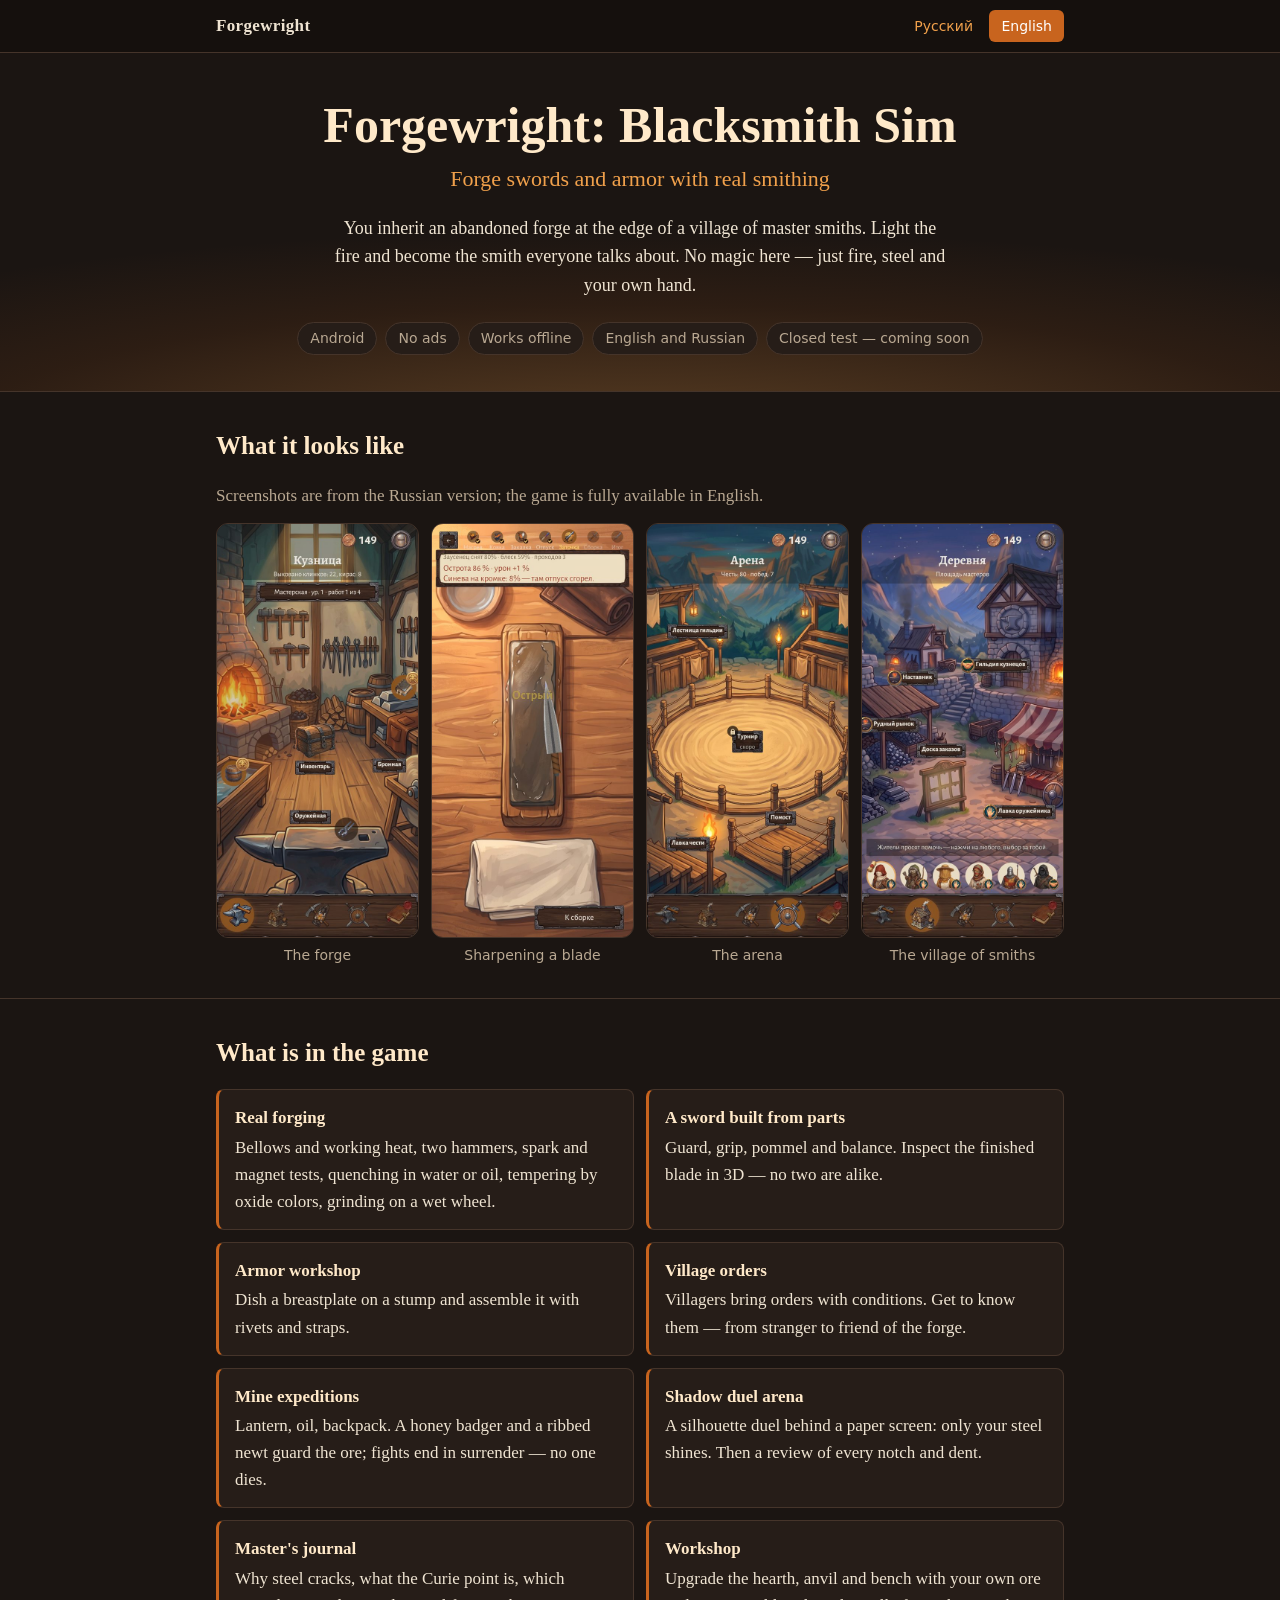
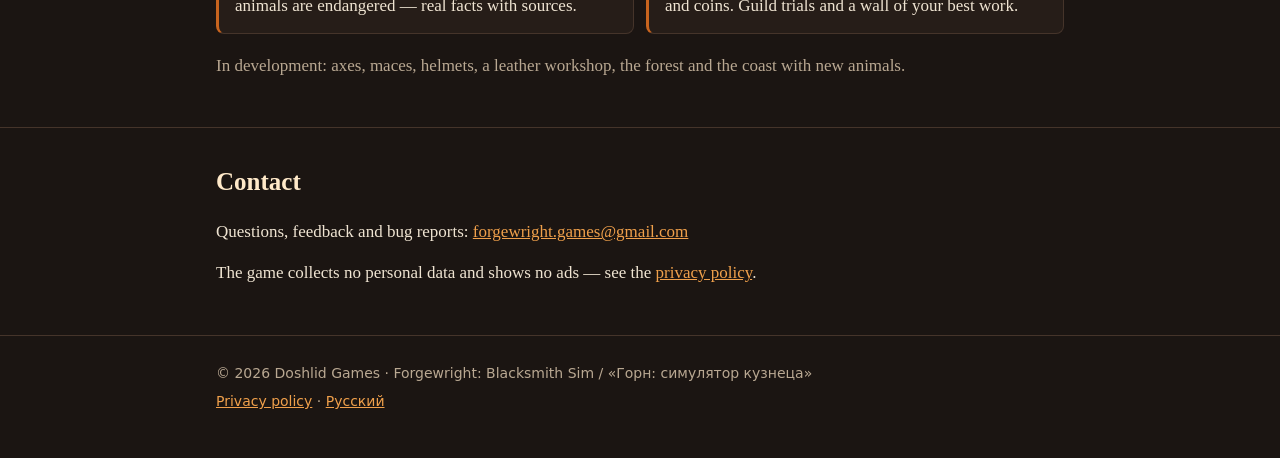
==== en/index.html @ cf4591f7 "Сайт игры «Горн: симулятор кузнеца»: об игре и политика конфиденциальности (ru, en)" ====
<!doctype html>
<html lang="en">
<head>
<meta charset="utf-8">
<meta name="viewport" content="width=device-width, initial-scale=1">
<title>Forgewright: Blacksmith Sim</title>
<meta name="description" content="Forge swords and armor with real smithing: quench, temper, sharpen, mine, duel.">
<link rel="alternate" hreflang="ru" href="../">
<link rel="stylesheet" href="../style.css">
</head>
<body>

<header class="top">
  <div class="wrap">
    <a class="brand" href="./">Forgewright</a>
    <nav class="lang" aria-label="Language"><a href="../" lang="ru">Русский</a> <span>English</span></nav>
  </div>
</header>

<main>
  <div class="hero">
    <div class="wrap">
      <h1>Forgewright: Blacksmith Sim</h1>
      <p class="sub">Forge swords and armor with real smithing</p>
      <p class="lead">You inherit an abandoned forge at the edge of a village of master smiths. Light the fire and become
        the smith everyone talks about. No magic here — just fire, steel and your own hand.</p>
      <ul class="badges">
        <li>Android</li>
        <li>No ads</li>
        <li>Works offline</li>
        <li>English and Russian</li>
        <li>Closed test — coming soon</li>
      </ul>
    </div>
  </div>

  <section>
    <div class="wrap">
      <h2>What it looks like</h2>
      <p class="muted">Screenshots are from the Russian version; the game is fully available in English.</p>
      <div class="shots">
        <figure><img src="../img/forge.jpg" width="540" height="1110" alt="The forge: hearth, anvil and a chest of finished work"><figcaption>The forge</figcaption></figure>
        <figure><img src="../img/sharpen.jpg" width="540" height="1110" loading="lazy" alt="Honing a blade on a stone"><figcaption>Sharpening a blade</figcaption></figure>
        <figure><img src="../img/arena.jpg" width="540" height="1110" loading="lazy" alt="The arena in the evening: the stage and the guild ladder"><figcaption>The arena</figcaption></figure>
        <figure><img src="../img/village.jpg" width="540" height="1110" loading="lazy" alt="The village square in the evening"><figcaption>The village of smiths</figcaption></figure>
      </div>
    </div>
  </section>

  <section>
    <div class="wrap">
      <h2>What is in the game</h2>
      <ul class="features">
        <li><b>Real forging</b>Bellows and working heat, two hammers, spark and magnet tests, quenching in water or oil,
          tempering by oxide colors, grinding on a wet wheel.</li>
        <li><b>A sword built from parts</b>Guard, grip, pommel and balance. Inspect the finished blade in 3D — no two are alike.</li>
        <li><b>Armor workshop</b>Dish a breastplate on a stump and assemble it with rivets and straps.</li>
        <li><b>Village orders</b>Villagers bring orders with conditions. Get to know them — from stranger to friend of the forge.</li>
        <li><b>Mine expeditions</b>Lantern, oil, backpack. A honey badger and a ribbed newt guard the ore; fights end in surrender — no one dies.</li>
        <li><b>Shadow duel arena</b>A silhouette duel behind a paper screen: only your steel shines. Then a review of every notch and dent.</li>
        <li><b>Master's journal</b>Why steel cracks, what the Curie point is, which animals are endangered — real facts with sources.</li>
        <li><b>Workshop</b>Upgrade the hearth, anvil and bench with your own ore and coins. Guild trials and a wall of your best work.</li>
      </ul>
      <p class="muted" style="margin-top:18px">In development: axes, maces, helmets, a leather workshop, the forest and the coast with new animals.</p>
    </div>
  </section>

  <section>
    <div class="wrap">
      <h2>Contact</h2>
      <p>Questions, feedback and bug reports: <a href="mailto:forgewright.games@gmail.com">forgewright.games@gmail.com</a></p>
      <p>The game collects no personal data and shows no ads — see the
        <a href="privacy.html">privacy policy</a>.</p>
    </div>
  </section>
</main>

<footer>
  <div class="wrap">
    <p>© 2026 Doshlid Games · Forgewright: Blacksmith Sim / «Горн: симулятор кузнеца»</p>
    <p><a href="privacy.html">Privacy policy</a> · <a href="../" lang="ru">Русский</a></p>
  </div>
</footer>

</body>
</html>
---- style.css ----
/* Сайт игры «Горн: симулятор кузнеца» / Forgewright. Без внешних шрифтов, скриптов и счётчиков. */
:root {
  --bg: #1b1512;
  --panel: #261d18;
  --line: #45342a;
  --text: #efe4d2;
  --muted: #b9a892;
  --ember: #f0a04b;
  --ember-deep: #c8641e;
  --paper: #ead9bb;
  --ink: #2b2019;
}

* { box-sizing: border-box; }

html { -webkit-text-size-adjust: 100%; }

body {
  margin: 0;
  background: var(--bg);
  color: var(--text);
  font: 17px/1.6 Georgia, "Times New Roman", "PT Serif", serif;
}

a { color: var(--ember); }
a:hover, a:focus { color: #ffc27a; }

.wrap { max-width: 880px; margin: 0 auto; padding: 0 16px; }

/* шапка */
.top { border-bottom: 1px solid var(--line); background: #15100d; }
.top .wrap { display: flex; align-items: center; justify-content: space-between; gap: 12px; min-height: 52px; }
.brand { color: var(--text); text-decoration: none; font-weight: bold; letter-spacing: .02em; }
.lang { font: 14px/1 system-ui, -apple-system, "Segoe UI", Roboto, sans-serif; white-space: nowrap; }
.lang a, .lang span { display: inline-block; padding: 9px 12px; border-radius: 6px; text-decoration: none; }
.lang span { background: var(--ember-deep); color: #fff; }

/* первый экран */
.hero {
  padding: 44px 0 36px;
  background:
    radial-gradient(120% 90% at 50% 115%, rgba(240, 160, 75, .30), rgba(200, 100, 30, .10) 45%, transparent 70%),
    var(--bg);
  text-align: center;
}
.hero h1 { margin: 0 0 6px; font-size: clamp(30px, 8vw, 50px); line-height: 1.15; color: #ffe9c9; text-wrap: balance; }
.hero .sub { margin: 0 0 18px; color: var(--ember); font-size: clamp(17px, 4.6vw, 22px); }
.hero .lead { max-width: 620px; margin: 0 auto 22px; font-size: 18px; }
.badges { display: flex; flex-wrap: wrap; justify-content: center; gap: 8px; margin: 0; padding: 0; list-style: none;
  font: 14px/1.2 system-ui, -apple-system, "Segoe UI", Roboto, sans-serif; }
.badges li { padding: 7px 12px; border: 1px solid var(--line); border-radius: 999px; background: var(--panel); color: var(--muted); }

/* разделы */
section { padding: 34px 0; border-top: 1px solid var(--line); }
h2 { margin: 0 0 16px; font-size: 25px; color: #ffe9c9; }
h3 { margin: 26px 0 8px; font-size: 19px; color: var(--ember); }
p { margin: 0 0 14px; }
.muted { color: var(--muted); }

/* скриншоты: лента с прокруткой на телефоне, сетка на широком экране */
.shots { display: flex; gap: 12px; margin: 0 -16px; padding: 4px 16px 14px; overflow-x: auto; scroll-snap-type: x mandatory;
  -webkit-overflow-scrolling: touch; }
.shots figure { flex: 0 0 62%; max-width: 250px; margin: 0; scroll-snap-align: center; }
.shots img { display: block; width: 100%; height: auto; border: 1px solid var(--line); border-radius: 12px; background: var(--panel); }
.shots figcaption { margin-top: 8px; text-align: center; color: var(--muted);
  font: 14px/1.3 system-ui, -apple-system, "Segoe UI", Roboto, sans-serif; }
@media (min-width: 760px) {
  .shots { display: grid; grid-template-columns: repeat(4, 1fr); margin: 0; padding: 0; overflow: visible; }
  .shots figure { max-width: none; }
}

/* что в игре */
.features { display: grid; gap: 12px; margin: 0; padding: 0; list-style: none; }
@media (min-width: 640px) { .features { grid-template-columns: 1fr 1fr; } }
.features li { padding: 14px 16px; border: 1px solid var(--line); border-left: 3px solid var(--ember-deep); border-radius: 8px; background: var(--panel); }
.features b { display: block; margin-bottom: 2px; color: #ffe9c9; }

/* незаполненные поля — чтобы их нельзя было не заметить */
.todo { padding: 1px 6px; border: 1px dashed #b3261e; border-radius: 4px; background: #ffe08a; color: #7a1410; font-weight: bold;
  font-family: system-ui, -apple-system, "Segoe UI", Roboto, sans-serif; }

/* политика — лист пергамента */
.paper { margin: 26px 0; padding: 22px 20px 26px; border-radius: 10px; background: var(--paper); color: var(--ink); }
.paper h1 { margin: 0 0 14px; font-size: clamp(24px, 6vw, 32px); line-height: 1.2; }
.paper h2 { margin: 26px 0 8px; font-size: 20px; color: #6a2f0c; }
.paper a { color: #8a3a08; }
.paper ul { margin: 0 0 14px; padding-left: 22px; }
.paper .meta { margin: 0 0 18px; padding: 12px 14px; border-left: 3px solid #b0652a; background: rgba(120, 70, 20, .10); }
.paper .meta p { margin: 0 0 4px; }

footer { padding: 26px 0 40px; border-top: 1px solid var(--line); color: var(--muted);
  font: 14px/1.6 system-ui, -apple-system, "Segoe UI", Roboto, sans-serif; }
footer p { margin: 0 0 6px; }
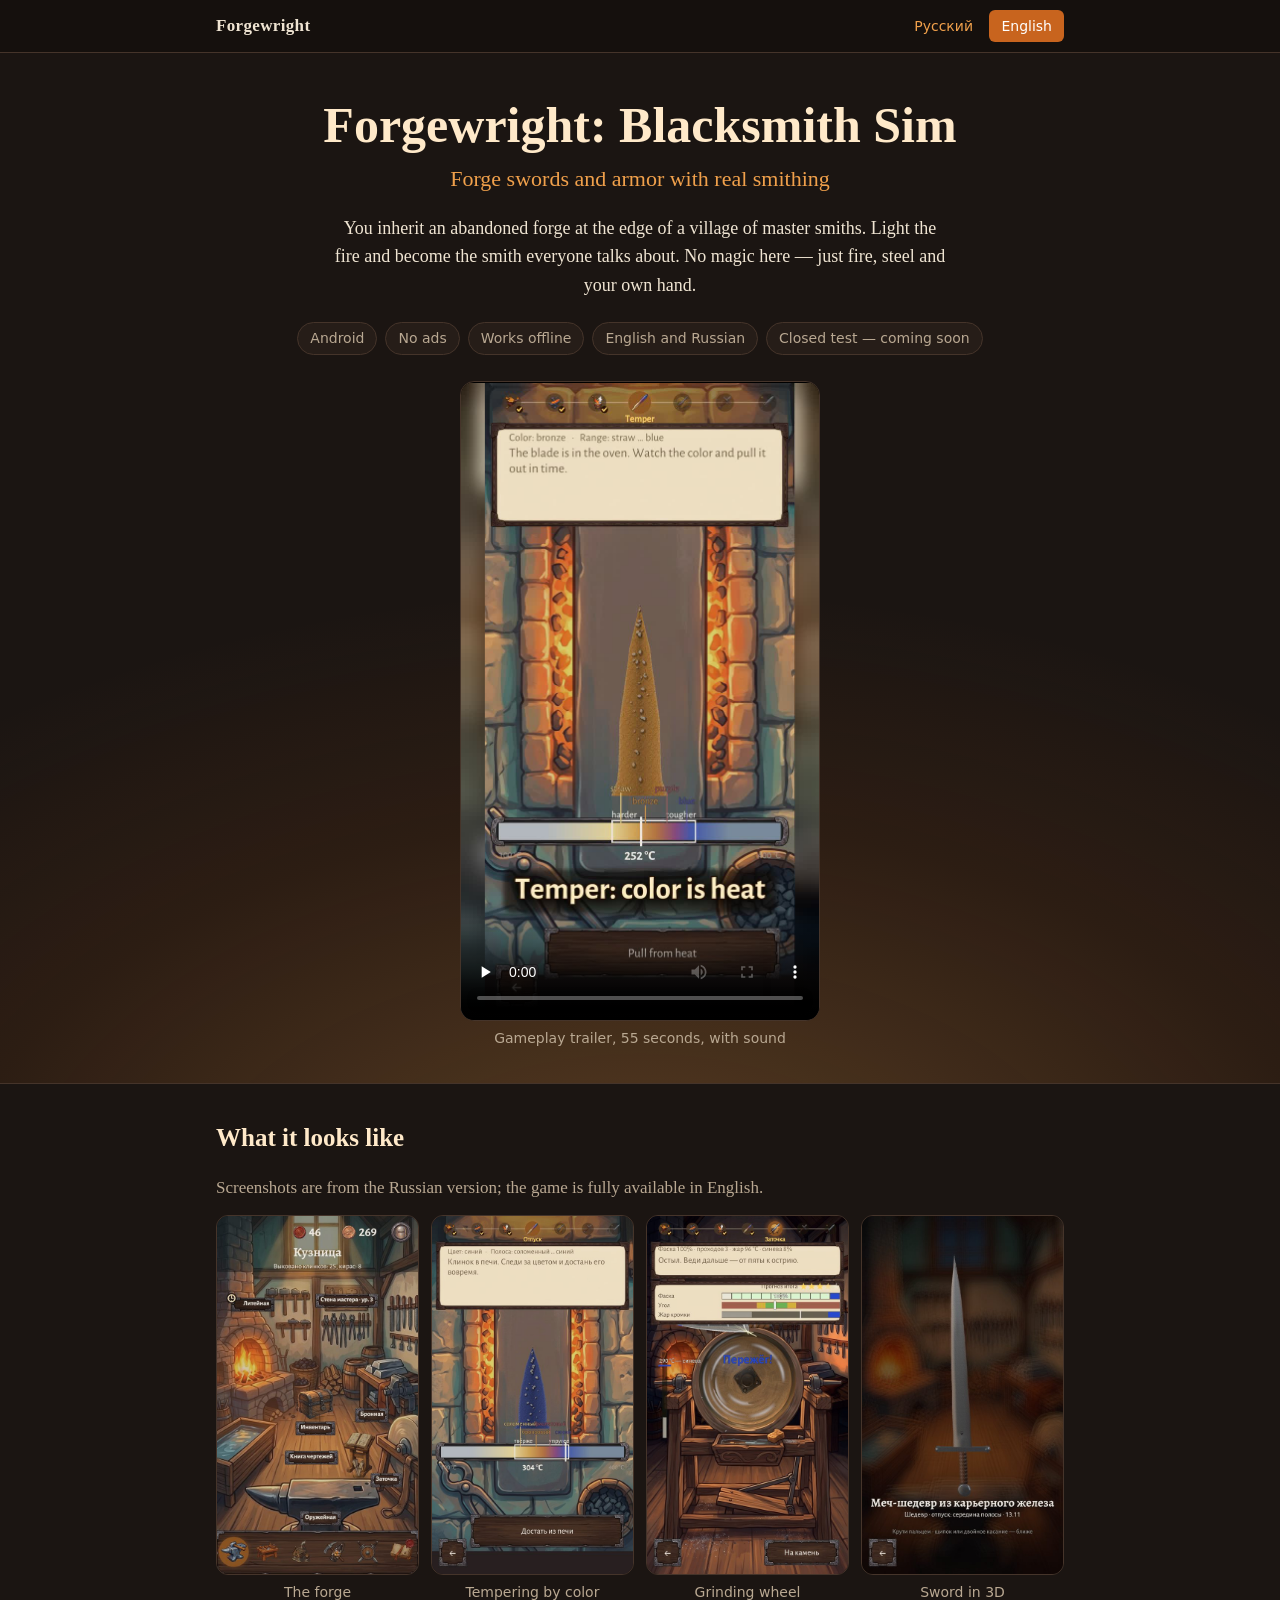
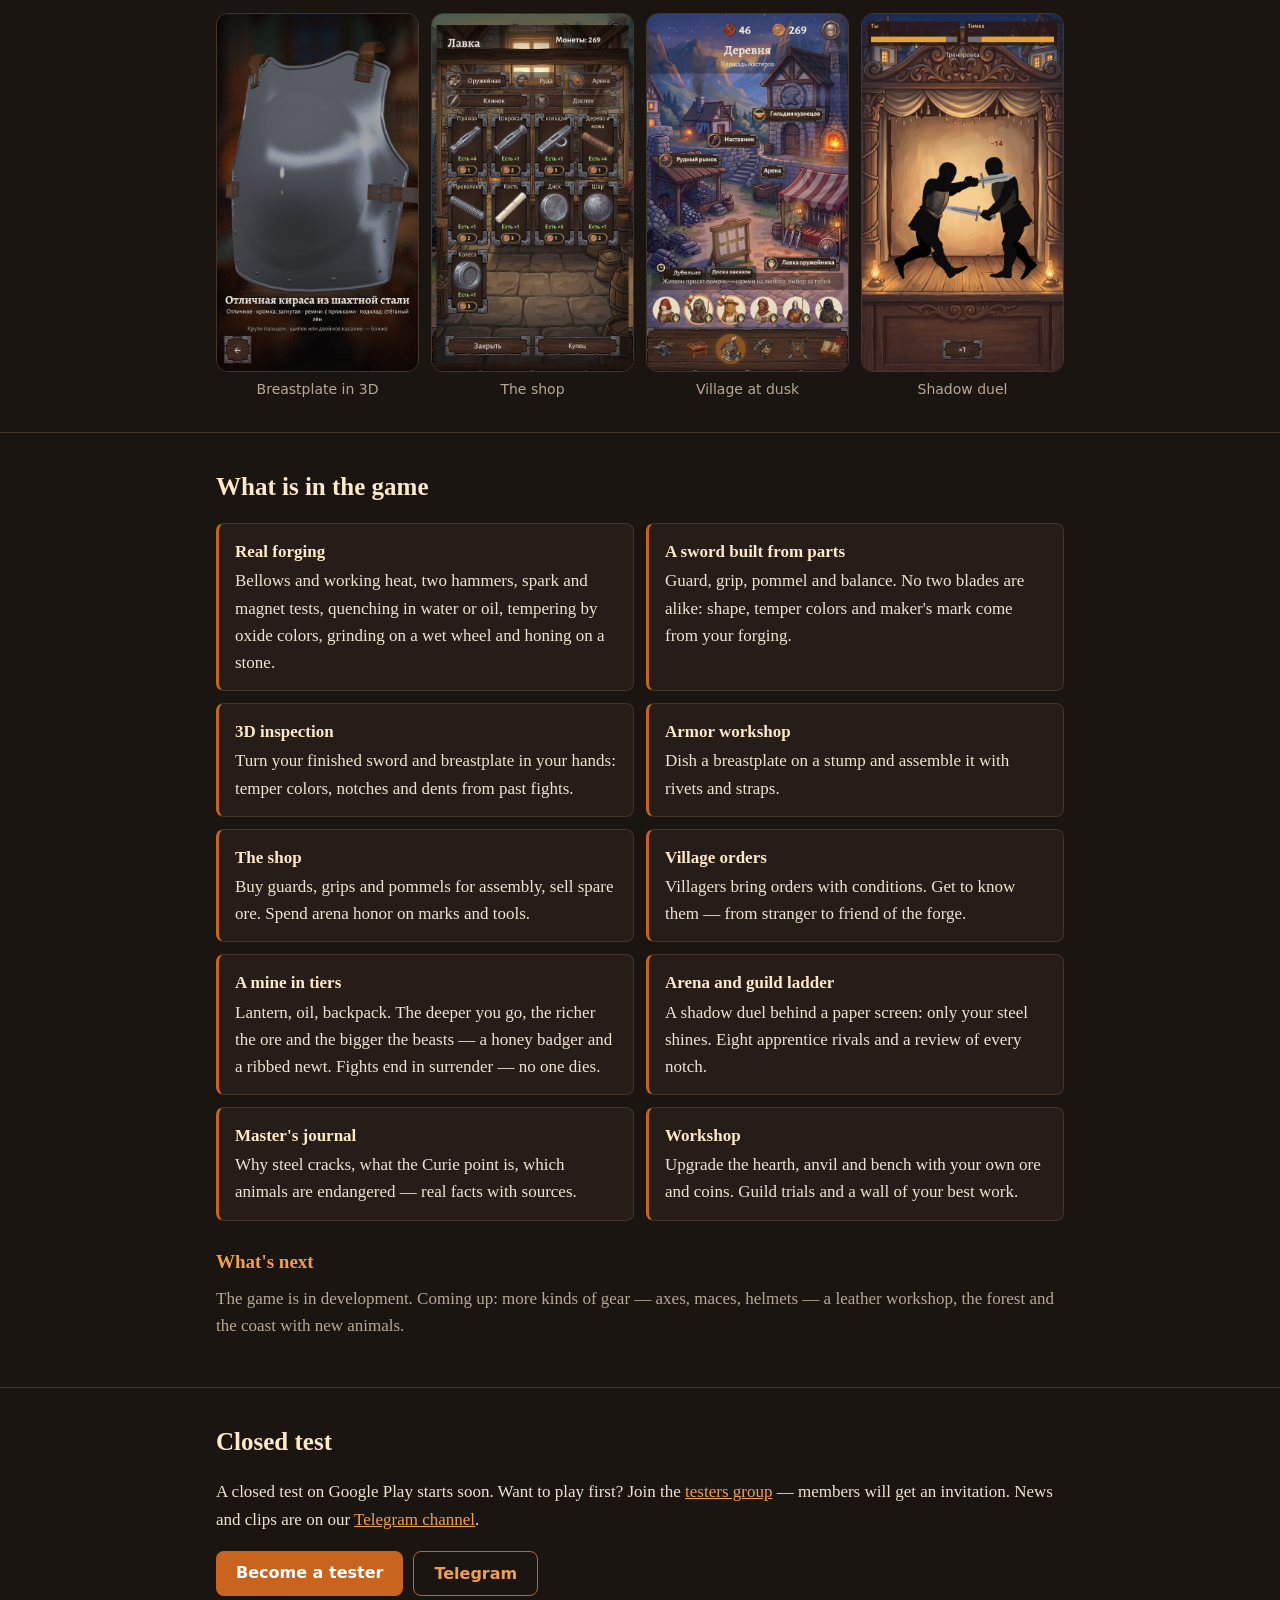
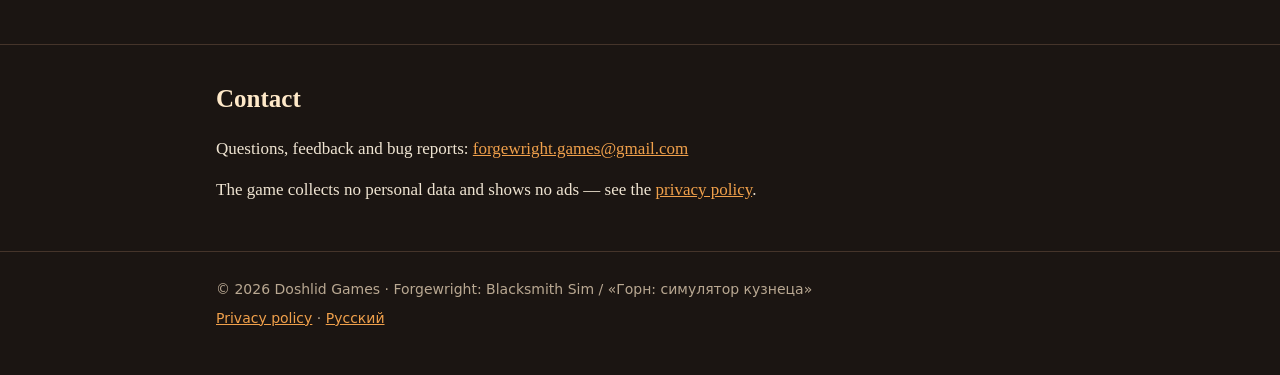
==== commit 87b9105e: "Ролик из игры (ru/en) с постером, новые скриншоты, обновлено «Что в игре», «Дальше» и приглашение в " ====
--- a/en/index.html
+++ b/en/index.html
@@ -31,6 +31,13 @@
         <li>English and Russian</li>
         <li>Closed test — coming soon</li>
       </ul>
+      <figure class="trailer">
+        <video controls preload="none" playsinline poster="../img/poster_en.jpg" width="720" height="1280">
+          <source src="../video/forgewright_en.mp4" type="video/mp4">
+          Your browser cannot play this video — <a href="../video/forgewright_en.mp4">download it</a>.
+        </video>
+        <figcaption>Gameplay trailer, 55 seconds, with sound</figcaption>
+      </figure>
     </div>
   </div>
 
@@ -39,10 +46,14 @@
       <h2>What it looks like</h2>
       <p class="muted">Screenshots are from the Russian version; the game is fully available in English.</p>
       <div class="shots">
-        <figure><img src="../img/forge.jpg" width="540" height="1110" alt="The forge: hearth, anvil and a chest of finished work"><figcaption>The forge</figcaption></figure>
-        <figure><img src="../img/sharpen.jpg" width="540" height="1110" loading="lazy" alt="Honing a blade on a stone"><figcaption>Sharpening a blade</figcaption></figure>
-        <figure><img src="../img/arena.jpg" width="540" height="1110" loading="lazy" alt="The arena in the evening: the stage and the guild ladder"><figcaption>The arena</figcaption></figure>
-        <figure><img src="../img/village.jpg" width="540" height="1110" loading="lazy" alt="The village square in the evening"><figcaption>The village of smiths</figcaption></figure>
+        <figure><img src="../img/forge.jpg" width="540" height="960" alt="A level 3 forge: hearth, anvil and a chest of finished work"><figcaption>The forge</figcaption></figure>
+        <figure><img src="../img/temper.jpg" width="540" height="960" loading="lazy" alt="Tempering a blade: oxide colors from straw to blue"><figcaption>Tempering by color</figcaption></figure>
+        <figure><img src="../img/sharpen.jpg" width="540" height="960" loading="lazy" alt="Grinding on a wet wheel with a fan of sparks"><figcaption>Grinding wheel</figcaption></figure>
+        <figure><img src="../img/sword3d.jpg" width="540" height="960" loading="lazy" alt="A finished sword in 3D inspection"><figcaption>Sword in 3D</figcaption></figure>
+        <figure><img src="../img/cuirass3d.jpg" width="540" height="960" loading="lazy" alt="A breastplate in 3D inspection"><figcaption>Breastplate in 3D</figcaption></figure>
+        <figure><img src="../img/shop.jpg" width="540" height="960" loading="lazy" alt="The weaponsmith's shop: sword parts with prices"><figcaption>The shop</figcaption></figure>
+        <figure><img src="../img/village.jpg" width="540" height="960" loading="lazy" alt="The village square in the evening"><figcaption>Village at dusk</figcaption></figure>
+        <figure><img src="../img/arena.jpg" width="540" height="960" loading="lazy" alt="Shadow duel in the arena: two silhouettes behind a screen"><figcaption>Shadow duel</figcaption></figure>
       </div>
     </div>
   </section>
@@ -52,16 +63,32 @@
       <h2>What is in the game</h2>
       <ul class="features">
         <li><b>Real forging</b>Bellows and working heat, two hammers, spark and magnet tests, quenching in water or oil,
-          tempering by oxide colors, grinding on a wet wheel.</li>
-        <li><b>A sword built from parts</b>Guard, grip, pommel and balance. Inspect the finished blade in 3D — no two are alike.</li>
+          tempering by oxide colors, grinding on a wet wheel and honing on a stone.</li>
+        <li><b>A sword built from parts</b>Guard, grip, pommel and balance. No two blades are alike: shape, temper colors and maker's mark come from your forging.</li>
+        <li><b>3D inspection</b>Turn your finished sword and breastplate in your hands: temper colors, notches and dents from past fights.</li>
         <li><b>Armor workshop</b>Dish a breastplate on a stump and assemble it with rivets and straps.</li>
+        <li><b>The shop</b>Buy guards, grips and pommels for assembly, sell spare ore. Spend arena honor on marks and tools.</li>
         <li><b>Village orders</b>Villagers bring orders with conditions. Get to know them — from stranger to friend of the forge.</li>
-        <li><b>Mine expeditions</b>Lantern, oil, backpack. A honey badger and a ribbed newt guard the ore; fights end in surrender — no one dies.</li>
-        <li><b>Shadow duel arena</b>A silhouette duel behind a paper screen: only your steel shines. Then a review of every notch and dent.</li>
+        <li><b>A mine in tiers</b>Lantern, oil, backpack. The deeper you go, the richer the ore and the bigger the beasts — a honey badger and a ribbed newt.
+          Fights end in surrender — no one dies.</li>
+        <li><b>Arena and guild ladder</b>A shadow duel behind a paper screen: only your steel shines. Eight apprentice rivals and a review of every notch.</li>
         <li><b>Master's journal</b>Why steel cracks, what the Curie point is, which animals are endangered — real facts with sources.</li>
         <li><b>Workshop</b>Upgrade the hearth, anvil and bench with your own ore and coins. Guild trials and a wall of your best work.</li>
       </ul>
-      <p class="muted" style="margin-top:18px">In development: axes, maces, helmets, a leather workshop, the forest and the coast with new animals.</p>
+      <h3>What's next</h3>
+      <p class="muted">The game is in development. Coming up: more kinds of gear — axes, maces, helmets — a leather workshop,
+        the forest and the coast with new animals.</p>
+    </div>
+  </section>
+
+  <section>
+    <div class="wrap">
+      <h2>Closed test</h2>
+      <p>A closed test on Google Play starts soon. Want to play first? Join the
+        <a href="https://groups.google.com/g/forgewright-testers">testers group</a> — members will get an invitation.
+        News and clips are on our <a href="https://t.me/forgewright_game">Telegram channel</a>.</p>
+      <p class="cta"><a class="btn" href="https://groups.google.com/g/forgewright-testers">Become a tester</a>
+        <a class="btn ghost" href="https://t.me/forgewright_game">Telegram</a></p>
     </div>
   </section>
 
--- a/style.css
+++ b/style.css
@@ -69,6 +69,20 @@
   .shots figure { max-width: none; }
 }
 
+/* ролик: ширина телефона, по центру; файл грузится только по нажатию */
+.trailer { width: min(100%, 360px); margin: 26px auto 0; }
+.trailer video { display: block; width: 100%; height: auto; aspect-ratio: 9 / 16; border: 1px solid var(--line);
+  border-radius: 14px; background: #000; }
+.trailer figcaption { margin-top: 8px; color: var(--muted); font: 14px/1.3 system-ui, -apple-system, "Segoe UI", Roboto, sans-serif; }
+
+/* призыв */
+.cta { display: flex; flex-wrap: wrap; gap: 10px; margin-top: 18px; }
+.btn { display: inline-block; padding: 12px 20px; border-radius: 8px; background: var(--ember-deep); color: #fff; text-decoration: none;
+  font: bold 16px/1.2 system-ui, -apple-system, "Segoe UI", Roboto, sans-serif; }
+.btn:hover, .btn:focus { background: #e0782a; color: #fff; }
+.btn.ghost { background: transparent; border: 1px solid var(--ember-deep); color: var(--ember); }
+.btn.ghost:hover, .btn.ghost:focus { background: rgba(200, 100, 30, .18); color: #ffc27a; }
+
 /* что в игре */
 .features { display: grid; gap: 12px; margin: 0; padding: 0; list-style: none; }
 @media (min-width: 640px) { .features { grid-template-columns: 1fr 1fr; } }
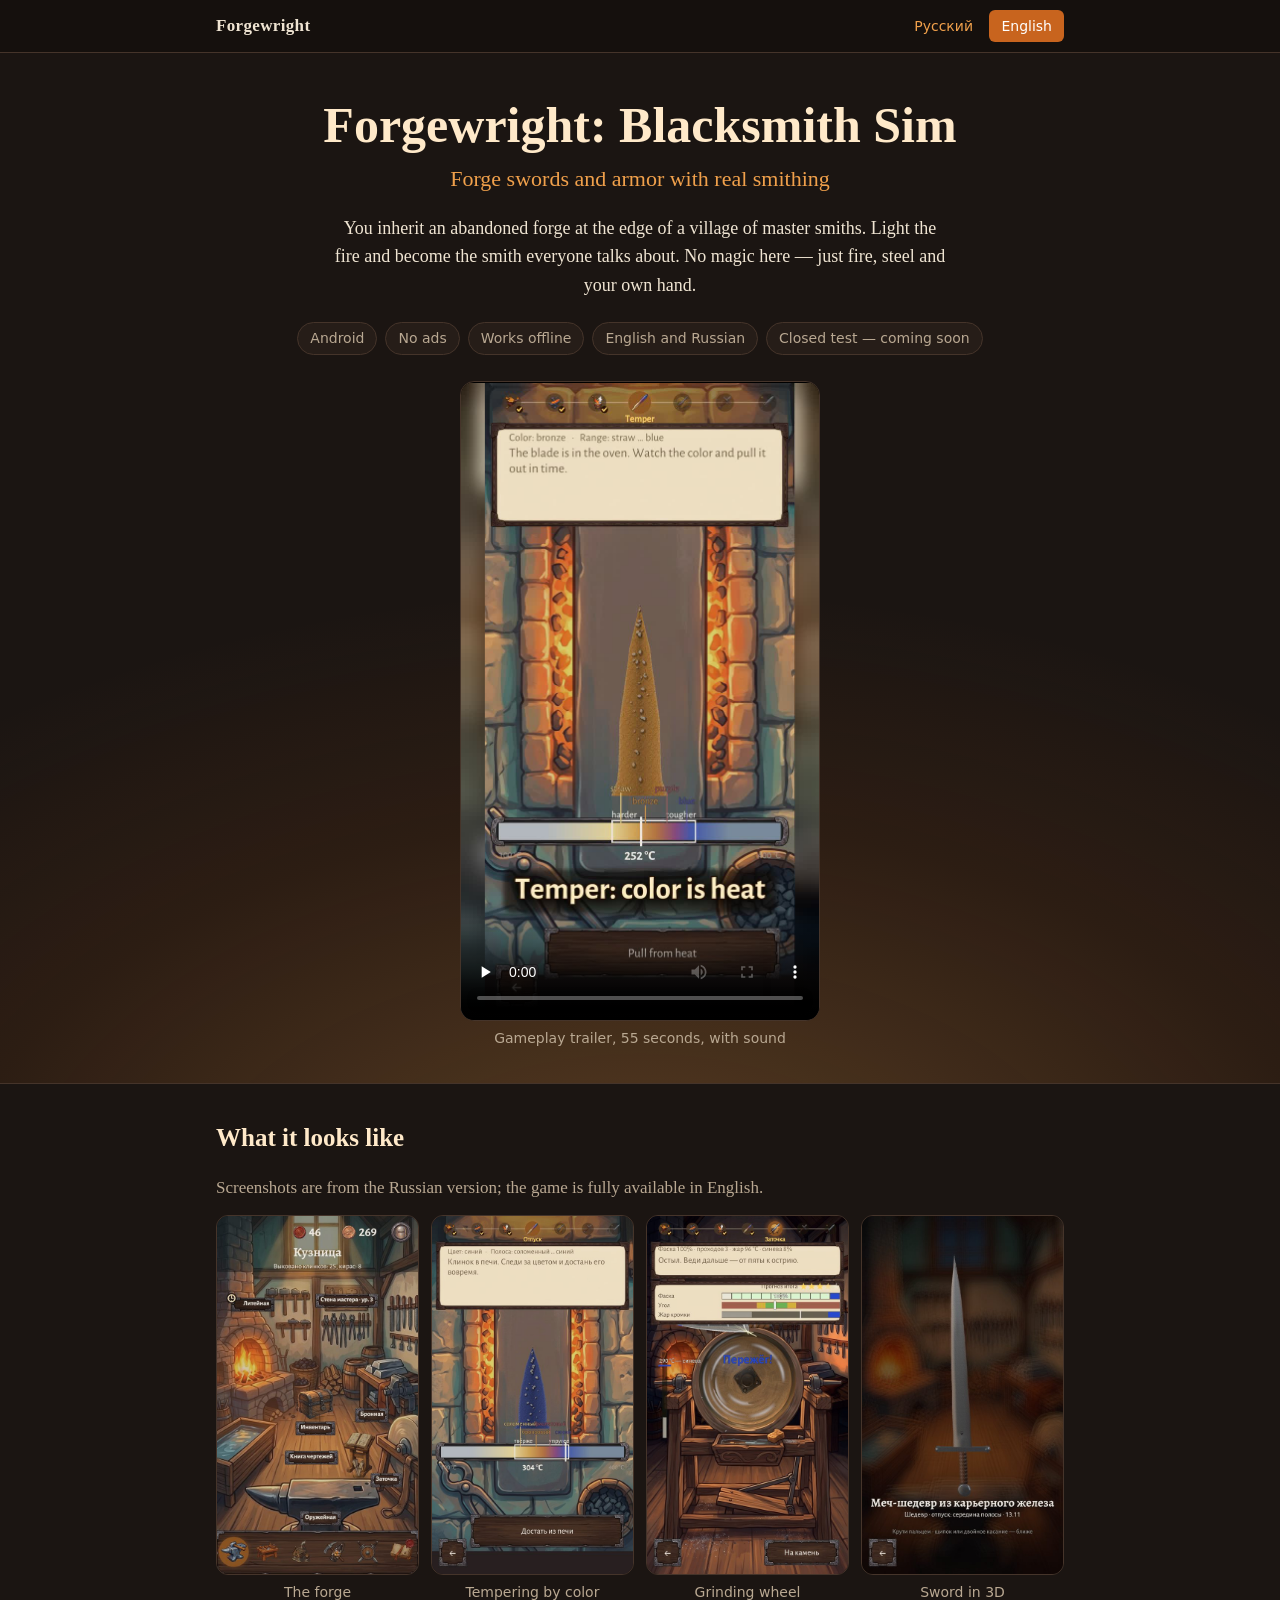
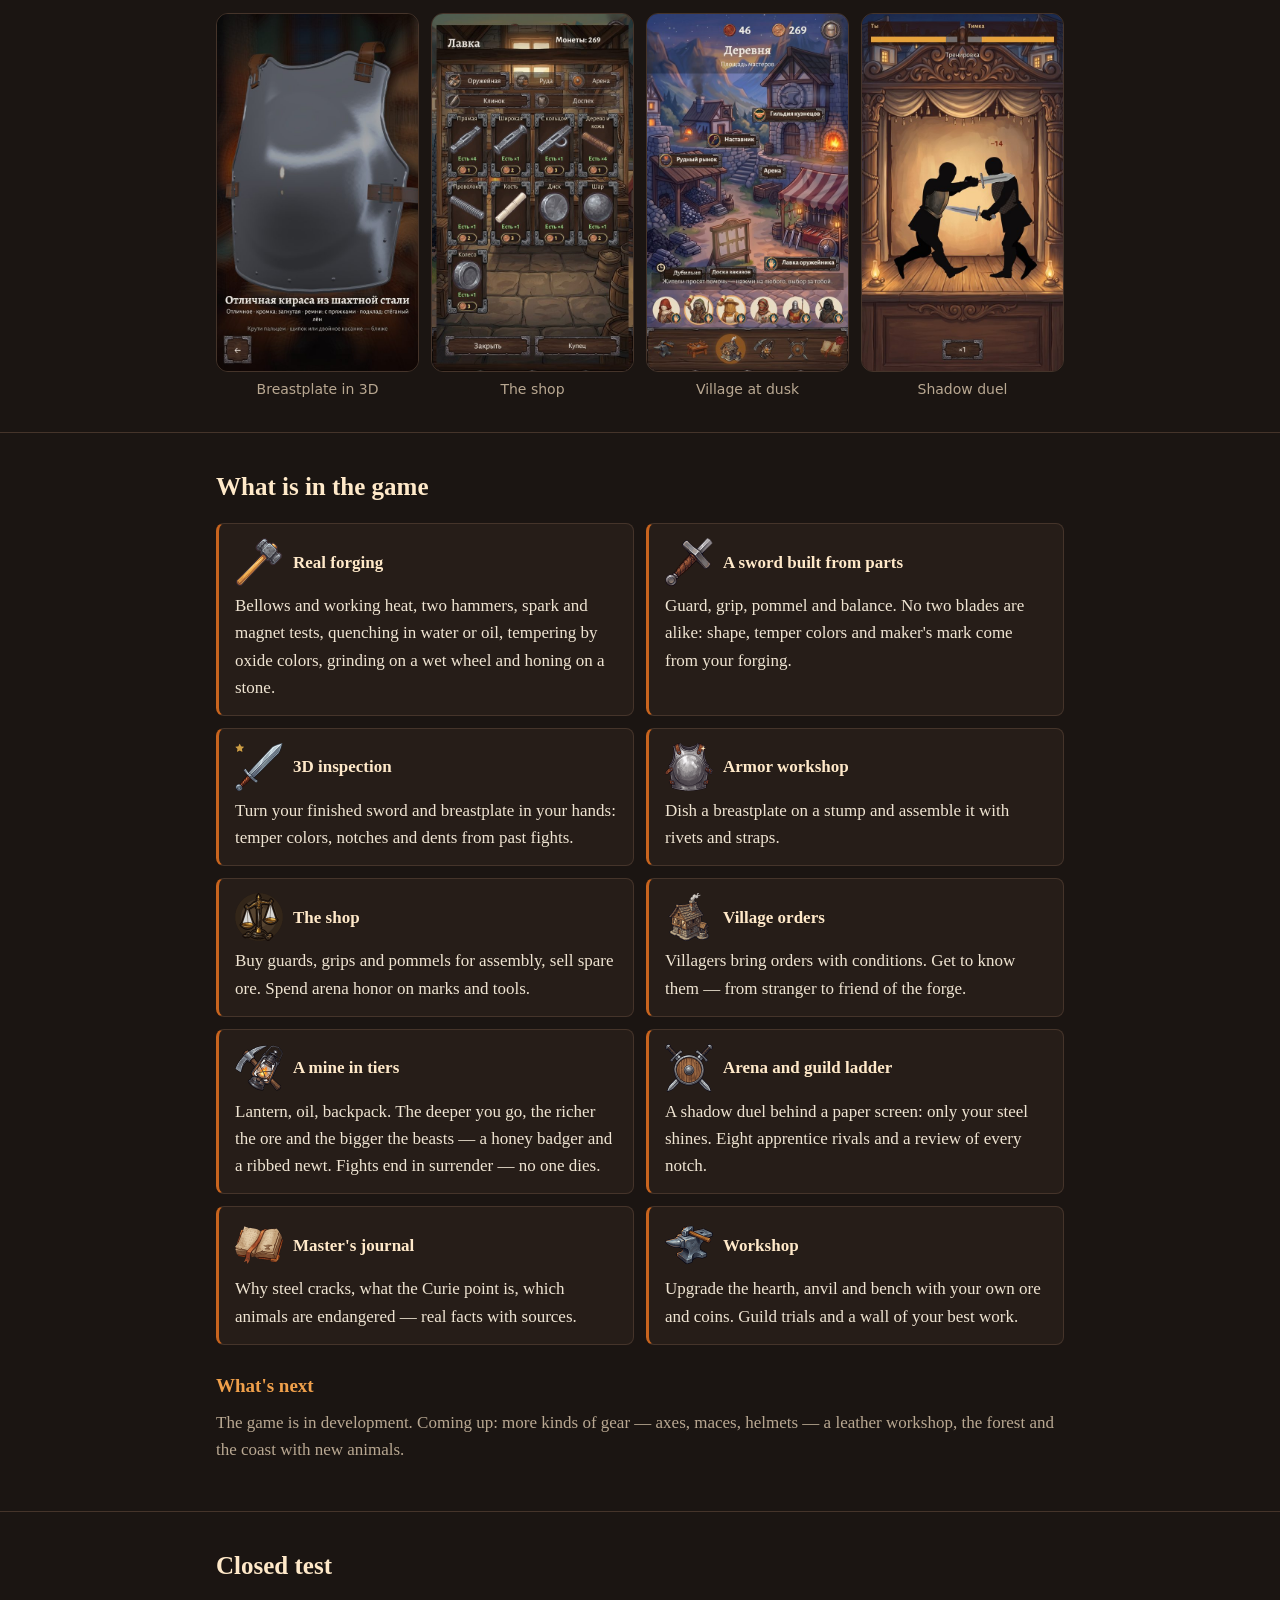
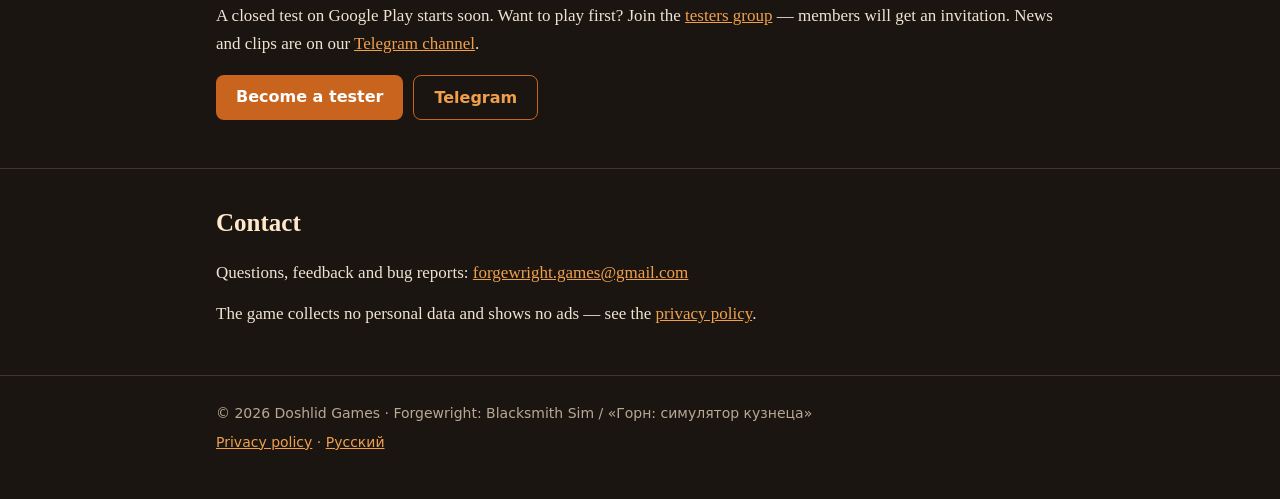
==== commit a53dff46: "Скриншоты увеличиваются по нажатию, иконки у карточек «Что в игре», фавиконка" ====
--- a/en/index.html
+++ b/en/index.html
@@ -6,6 +6,11 @@
 <title>Forgewright: Blacksmith Sim</title>
 <meta name="description" content="Forge swords and armor with real smithing: quench, temper, sharpen, mine, duel.">
 <link rel="alternate" hreflang="ru" href="../">
+<link rel="icon" href="../favicon.ico" sizes="16x16 32x32 48x48">
+<link rel="icon" type="image/png" sizes="32x32" href="../favicon-32.png">
+<link rel="icon" type="image/png" sizes="192x192" href="../favicon-192.png">
+<link rel="apple-touch-icon" href="../apple-touch-icon.png">
+<meta name="theme-color" content="#1a1411">
 <link rel="stylesheet" href="../style.css">
 </head>
 <body>
@@ -45,15 +50,55 @@
     <div class="wrap">
       <h2>What it looks like</h2>
       <p class="muted">Screenshots are from the Russian version; the game is fully available in English.</p>
-      <div class="shots">
-        <figure><img src="../img/forge.jpg" width="540" height="960" alt="A level 3 forge: hearth, anvil and a chest of finished work"><figcaption>The forge</figcaption></figure>
-        <figure><img src="../img/temper.jpg" width="540" height="960" loading="lazy" alt="Tempering a blade: oxide colors from straw to blue"><figcaption>Tempering by color</figcaption></figure>
-        <figure><img src="../img/sharpen.jpg" width="540" height="960" loading="lazy" alt="Grinding on a wet wheel with a fan of sparks"><figcaption>Grinding wheel</figcaption></figure>
-        <figure><img src="../img/sword3d.jpg" width="540" height="960" loading="lazy" alt="A finished sword in 3D inspection"><figcaption>Sword in 3D</figcaption></figure>
-        <figure><img src="../img/cuirass3d.jpg" width="540" height="960" loading="lazy" alt="A breastplate in 3D inspection"><figcaption>Breastplate in 3D</figcaption></figure>
-        <figure><img src="../img/shop.jpg" width="540" height="960" loading="lazy" alt="The weaponsmith's shop: sword parts with prices"><figcaption>The shop</figcaption></figure>
-        <figure><img src="../img/village.jpg" width="540" height="960" loading="lazy" alt="The village square in the evening"><figcaption>Village at dusk</figcaption></figure>
-        <figure><img src="../img/arena.jpg" width="540" height="960" loading="lazy" alt="Shadow duel in the arena: two silhouettes behind a screen"><figcaption>Shadow duel</figcaption></figure>
+      <div class="shots" id="shots">
+        <figure><a class="zoom" href="#shot-forge" aria-label="Enlarge: The forge"><img src="../img/forge.jpg" width="540" height="960" alt="A level 3 forge: hearth, anvil and a chest of finished work"></a><figcaption>The forge</figcaption></figure>
+        <figure><a class="zoom" href="#shot-temper" aria-label="Enlarge: Tempering by color"><img src="../img/temper.jpg" width="540" height="960" loading="lazy" alt="Tempering a blade: oxide colors from straw to blue"></a><figcaption>Tempering by color</figcaption></figure>
+        <figure><a class="zoom" href="#shot-sharpen" aria-label="Enlarge: Grinding wheel"><img src="../img/sharpen.jpg" width="540" height="960" loading="lazy" alt="Grinding on a wet wheel with a fan of sparks"></a><figcaption>Grinding wheel</figcaption></figure>
+        <figure><a class="zoom" href="#shot-sword3d" aria-label="Enlarge: Sword in 3D"><img src="../img/sword3d.jpg" width="540" height="960" loading="lazy" alt="A finished sword in 3D inspection"></a><figcaption>Sword in 3D</figcaption></figure>
+        <figure><a class="zoom" href="#shot-cuirass3d" aria-label="Enlarge: Breastplate in 3D"><img src="../img/cuirass3d.jpg" width="540" height="960" loading="lazy" alt="A breastplate in 3D inspection"></a><figcaption>Breastplate in 3D</figcaption></figure>
+        <figure><a class="zoom" href="#shot-shop" aria-label="Enlarge: The shop"><img src="../img/shop.jpg" width="540" height="960" loading="lazy" alt="The weaponsmith's shop: sword parts with prices"></a><figcaption>The shop</figcaption></figure>
+        <figure><a class="zoom" href="#shot-village" aria-label="Enlarge: Village at dusk"><img src="../img/village.jpg" width="540" height="960" loading="lazy" alt="The village square in the evening"></a><figcaption>Village at dusk</figcaption></figure>
+        <figure><a class="zoom" href="#shot-arena" aria-label="Enlarge: Shadow duel"><img src="../img/arena.jpg" width="540" height="960" loading="lazy" alt="Shadow duel in the arena: two silhouettes behind a screen"></a><figcaption>Shadow duel</figcaption></figure>
+      </div>
+      <div class="lb" id="shot-forge" role="dialog" aria-label="The forge">
+        <a class="lb-bg" href="#shots" aria-label="Close" tabindex="-1"></a>
+        <img src="../img/full/forge.jpg" width="1080" height="1920" loading="lazy" alt="A level 3 forge: hearth, anvil and a chest of finished work">
+        <a class="lb-x" href="#shots" aria-label="Close">×</a>
+      </div>
+      <div class="lb" id="shot-temper" role="dialog" aria-label="Tempering by color">
+        <a class="lb-bg" href="#shots" aria-label="Close" tabindex="-1"></a>
+        <img src="../img/full/temper.jpg" width="1080" height="1920" loading="lazy" alt="Tempering a blade: oxide colors from straw to blue">
+        <a class="lb-x" href="#shots" aria-label="Close">×</a>
+      </div>
+      <div class="lb" id="shot-sharpen" role="dialog" aria-label="Grinding wheel">
+        <a class="lb-bg" href="#shots" aria-label="Close" tabindex="-1"></a>
+        <img src="../img/full/sharpen.jpg" width="1080" height="1920" loading="lazy" alt="Grinding on a wet wheel with a fan of sparks">
+        <a class="lb-x" href="#shots" aria-label="Close">×</a>
+      </div>
+      <div class="lb" id="shot-sword3d" role="dialog" aria-label="Sword in 3D">
+        <a class="lb-bg" href="#shots" aria-label="Close" tabindex="-1"></a>
+        <img src="../img/full/sword3d.jpg" width="1080" height="1920" loading="lazy" alt="A finished sword in 3D inspection">
+        <a class="lb-x" href="#shots" aria-label="Close">×</a>
+      </div>
+      <div class="lb" id="shot-cuirass3d" role="dialog" aria-label="Breastplate in 3D">
+        <a class="lb-bg" href="#shots" aria-label="Close" tabindex="-1"></a>
+        <img src="../img/full/cuirass3d.jpg" width="1080" height="1920" loading="lazy" alt="A breastplate in 3D inspection">
+        <a class="lb-x" href="#shots" aria-label="Close">×</a>
+      </div>
+      <div class="lb" id="shot-shop" role="dialog" aria-label="The shop">
+        <a class="lb-bg" href="#shots" aria-label="Close" tabindex="-1"></a>
+        <img src="../img/full/shop.jpg" width="1080" height="1920" loading="lazy" alt="The weaponsmith's shop: sword parts with prices">
+        <a class="lb-x" href="#shots" aria-label="Close">×</a>
+      </div>
+      <div class="lb" id="shot-village" role="dialog" aria-label="Village at dusk">
+        <a class="lb-bg" href="#shots" aria-label="Close" tabindex="-1"></a>
+        <img src="../img/full/village.jpg" width="1080" height="1920" loading="lazy" alt="The village square in the evening">
+        <a class="lb-x" href="#shots" aria-label="Close">×</a>
+      </div>
+      <div class="lb" id="shot-arena" role="dialog" aria-label="Shadow duel">
+        <a class="lb-bg" href="#shots" aria-label="Close" tabindex="-1"></a>
+        <img src="../img/full/arena.jpg" width="1080" height="1920" loading="lazy" alt="Shadow duel in the arena: two silhouettes behind a screen">
+        <a class="lb-x" href="#shots" aria-label="Close">×</a>
       </div>
     </div>
   </section>
@@ -62,18 +107,18 @@
     <div class="wrap">
       <h2>What is in the game</h2>
       <ul class="features">
-        <li><b>Real forging</b>Bellows and working heat, two hammers, spark and magnet tests, quenching in water or oil,
+        <li><b><img class="ficon" src="../img/icons/forging.png" width="48" height="48" alt="">Real forging</b>Bellows and working heat, two hammers, spark and magnet tests, quenching in water or oil,
           tempering by oxide colors, grinding on a wet wheel and honing on a stone.</li>
-        <li><b>A sword built from parts</b>Guard, grip, pommel and balance. No two blades are alike: shape, temper colors and maker's mark come from your forging.</li>
-        <li><b>3D inspection</b>Turn your finished sword and breastplate in your hands: temper colors, notches and dents from past fights.</li>
-        <li><b>Armor workshop</b>Dish a breastplate on a stump and assemble it with rivets and straps.</li>
-        <li><b>The shop</b>Buy guards, grips and pommels for assembly, sell spare ore. Spend arena honor on marks and tools.</li>
-        <li><b>Village orders</b>Villagers bring orders with conditions. Get to know them — from stranger to friend of the forge.</li>
-        <li><b>A mine in tiers</b>Lantern, oil, backpack. The deeper you go, the richer the ore and the bigger the beasts — a honey badger and a ribbed newt.
+        <li><b><img class="ficon" src="../img/icons/parts.png" width="48" height="48" alt="">A sword built from parts</b>Guard, grip, pommel and balance. No two blades are alike: shape, temper colors and maker's mark come from your forging.</li>
+        <li><b><img class="ficon" src="../img/icons/inspect3d.png" width="48" height="48" alt="">3D inspection</b>Turn your finished sword and breastplate in your hands: temper colors, notches and dents from past fights.</li>
+        <li><b><img class="ficon" src="../img/icons/armor.png" width="48" height="48" alt="">Armor workshop</b>Dish a breastplate on a stump and assemble it with rivets and straps.</li>
+        <li><b><img class="ficon" src="../img/icons/shop.png" width="48" height="48" alt="">The shop</b>Buy guards, grips and pommels for assembly, sell spare ore. Spend arena honor on marks and tools.</li>
+        <li><b><img class="ficon" src="../img/icons/village.png" width="48" height="48" alt="">Village orders</b>Villagers bring orders with conditions. Get to know them — from stranger to friend of the forge.</li>
+        <li><b><img class="ficon" src="../img/icons/mine.png" width="48" height="48" alt="">A mine in tiers</b>Lantern, oil, backpack. The deeper you go, the richer the ore and the bigger the beasts — a honey badger and a ribbed newt.
           Fights end in surrender — no one dies.</li>
-        <li><b>Arena and guild ladder</b>A shadow duel behind a paper screen: only your steel shines. Eight apprentice rivals and a review of every notch.</li>
-        <li><b>Master's journal</b>Why steel cracks, what the Curie point is, which animals are endangered — real facts with sources.</li>
-        <li><b>Workshop</b>Upgrade the hearth, anvil and bench with your own ore and coins. Guild trials and a wall of your best work.</li>
+        <li><b><img class="ficon" src="../img/icons/arena.png" width="48" height="48" alt="">Arena and guild ladder</b>A shadow duel behind a paper screen: only your steel shines. Eight apprentice rivals and a review of every notch.</li>
+        <li><b><img class="ficon" src="../img/icons/journal.png" width="48" height="48" alt="">Master's journal</b>Why steel cracks, what the Curie point is, which animals are endangered — real facts with sources.</li>
+        <li><b><img class="ficon" src="../img/icons/workshop.png" width="48" height="48" alt="">Workshop</b>Upgrade the hearth, anvil and bench with your own ore and coins. Guild trials and a wall of your best work.</li>
       </ul>
       <h3>What's next</h3>
       <p class="muted">The game is in development. Coming up: more kinds of gear — axes, maces, helmets — a leather workshop,
--- a/style.css
+++ b/style.css
@@ -83,11 +83,27 @@
 .btn.ghost { background: transparent; border: 1px solid var(--ember-deep); color: var(--ember); }
 .btn.ghost:hover, .btn.ghost:focus { background: rgba(200, 100, 30, .18); color: #ffc27a; }
 
+/* увеличение скриншотов без скриптов: ссылка #shot-… открывает окно (:target), фон и крестик ведут на #shots */
+#shots { scroll-margin-top: 80px; }
+.zoom { display: block; border-radius: 12px; cursor: zoom-in; }
+.zoom:focus-visible { outline: 3px solid var(--ember); outline-offset: 3px; }
+.lb { display: none; position: fixed; inset: 0; z-index: 100; align-items: center; justify-content: center; padding: 12px; }
+.lb:target { display: flex; }
+.lb-bg { position: absolute; inset: 0; background: rgba(8, 6, 5, .92); cursor: zoom-out; }
+.lb img { position: relative; display: block; width: auto; height: auto; max-width: 100%; max-height: 92vh;
+  border: 1px solid var(--line); border-radius: 12px; background: var(--panel); box-shadow: 0 10px 40px rgba(0, 0, 0, .6);
+  pointer-events: none; /* нажатие по картинке проходит на фон и тоже закрывает */ }
+.lb-x { position: absolute; top: 10px; right: 12px; width: 48px; height: 48px; border-radius: 50%; background: rgba(38, 29, 24, .9);
+  border: 1px solid var(--line); color: #ffe9c9; text-align: center; text-decoration: none;
+  font: 32px/46px system-ui, -apple-system, "Segoe UI", Roboto, sans-serif; }
+.lb-x:hover, .lb-x:focus-visible { background: var(--ember-deep); color: #fff; outline: none; }
+
 /* что в игре */
 .features { display: grid; gap: 12px; margin: 0; padding: 0; list-style: none; }
 @media (min-width: 640px) { .features { grid-template-columns: 1fr 1fr; } }
 .features li { padding: 14px 16px; border: 1px solid var(--line); border-left: 3px solid var(--ember-deep); border-radius: 8px; background: var(--panel); }
-.features b { display: block; margin-bottom: 2px; color: #ffe9c9; }
+.features b { display: flex; align-items: center; gap: 10px; margin-bottom: 6px; color: #ffe9c9; }
+.ficon { flex: 0 0 48px; width: 48px; height: 48px; object-fit: contain; }
 
 /* незаполненные поля — чтобы их нельзя было не заметить */
 .todo { padding: 1px 6px; border: 1px dashed #b3261e; border-radius: 4px; background: #ffe08a; color: #7a1410; font-weight: bold;
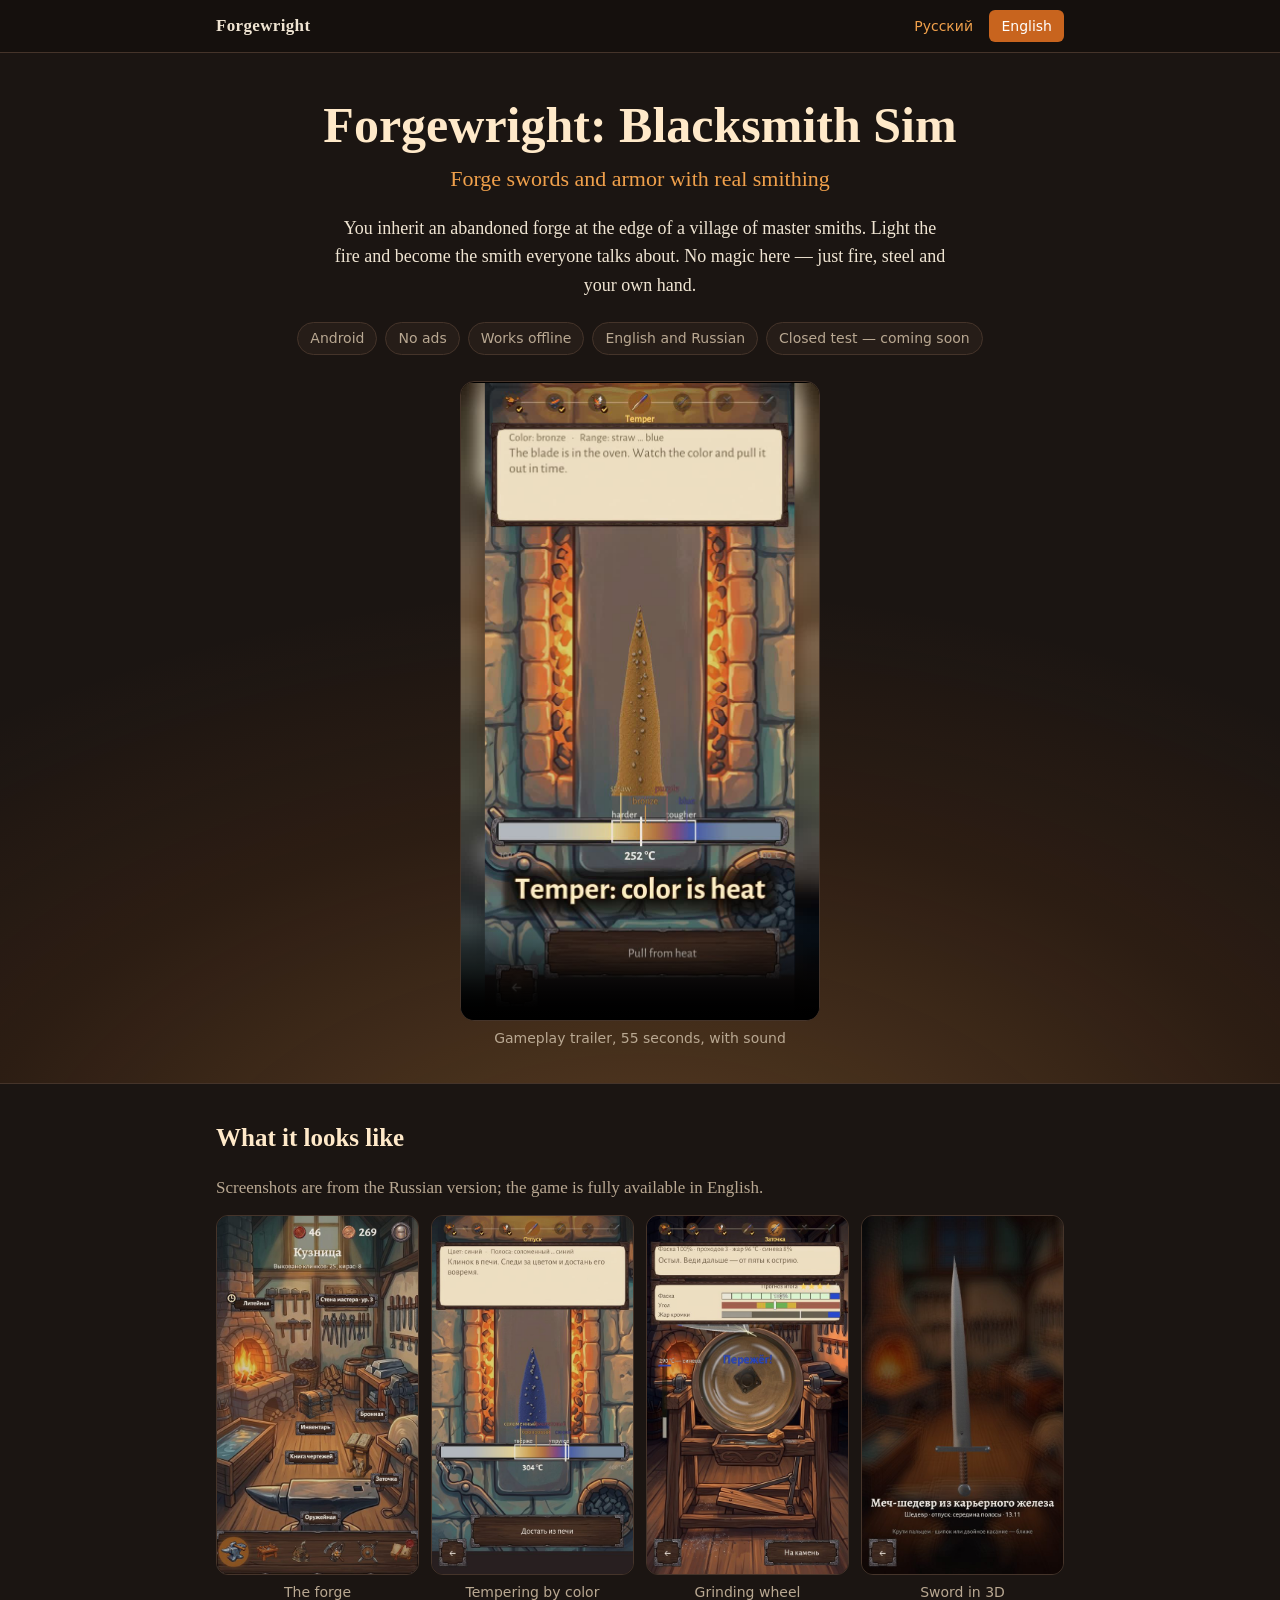
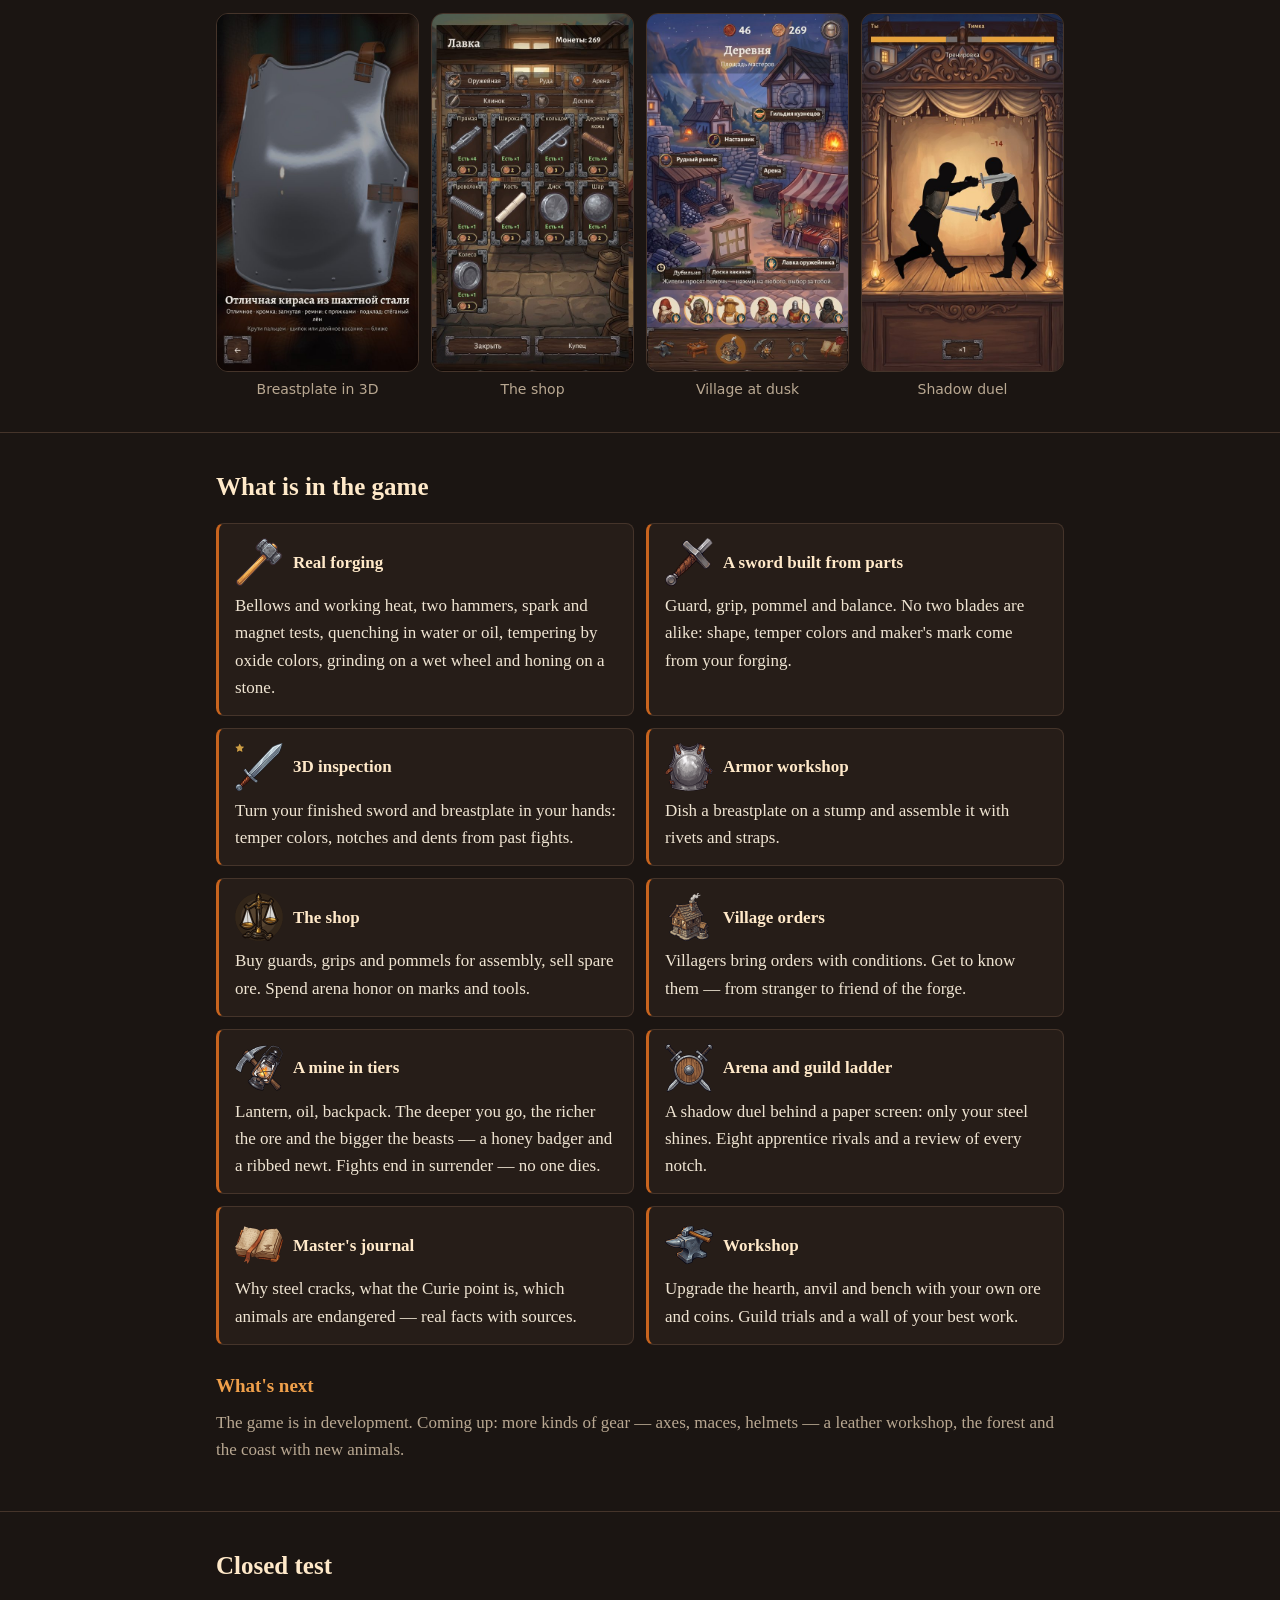
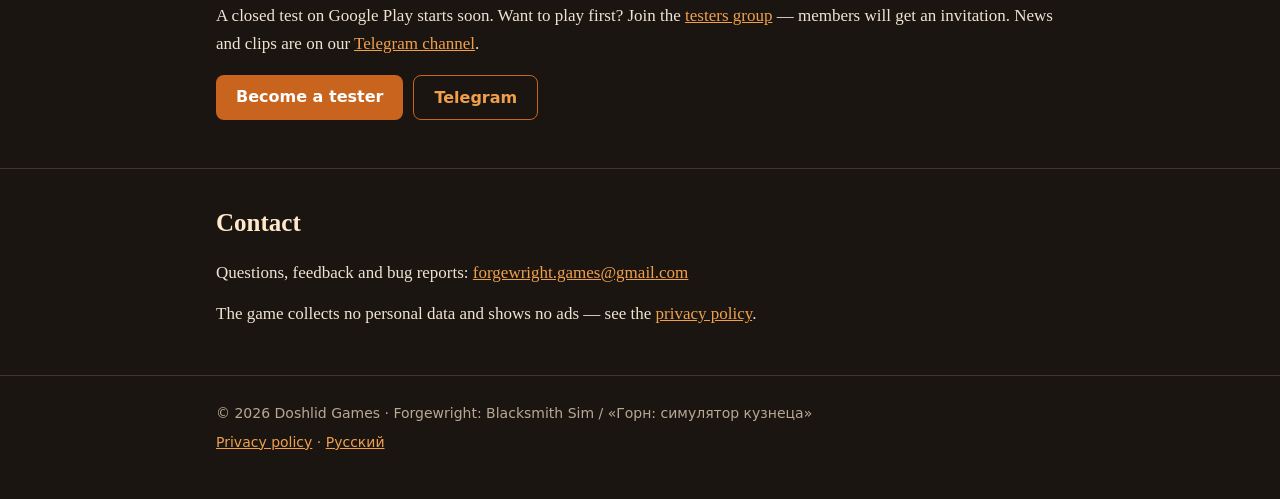
==== commit 216708e5: "Просмотр скриншотов: стрелки и свайп между кадрами" ====
--- a/en/index.html
+++ b/en/index.html
@@ -60,44 +60,63 @@
         <figure><a class="zoom" href="#shot-village" aria-label="Enlarge: Village at dusk"><img src="../img/village.jpg" width="540" height="960" loading="lazy" alt="The village square in the evening"></a><figcaption>Village at dusk</figcaption></figure>
         <figure><a class="zoom" href="#shot-arena" aria-label="Enlarge: Shadow duel"><img src="../img/arena.jpg" width="540" height="960" loading="lazy" alt="Shadow duel in the arena: two silhouettes behind a screen"></a><figcaption>Shadow duel</figcaption></figure>
       </div>
-      <div class="lb" id="shot-forge" role="dialog" aria-label="The forge">
-        <a class="lb-bg" href="#shots" aria-label="Close" tabindex="-1"></a>
-        <img src="../img/full/forge.jpg" width="1080" height="1920" loading="lazy" alt="A level 3 forge: hearth, anvil and a chest of finished work">
-        <a class="lb-x" href="#shots" aria-label="Close">×</a>
-      </div>
-      <div class="lb" id="shot-temper" role="dialog" aria-label="Tempering by color">
-        <a class="lb-bg" href="#shots" aria-label="Close" tabindex="-1"></a>
-        <img src="../img/full/temper.jpg" width="1080" height="1920" loading="lazy" alt="Tempering a blade: oxide colors from straw to blue">
-        <a class="lb-x" href="#shots" aria-label="Close">×</a>
-      </div>
-      <div class="lb" id="shot-sharpen" role="dialog" aria-label="Grinding wheel">
-        <a class="lb-bg" href="#shots" aria-label="Close" tabindex="-1"></a>
-        <img src="../img/full/sharpen.jpg" width="1080" height="1920" loading="lazy" alt="Grinding on a wet wheel with a fan of sparks">
-        <a class="lb-x" href="#shots" aria-label="Close">×</a>
-      </div>
-      <div class="lb" id="shot-sword3d" role="dialog" aria-label="Sword in 3D">
-        <a class="lb-bg" href="#shots" aria-label="Close" tabindex="-1"></a>
-        <img src="../img/full/sword3d.jpg" width="1080" height="1920" loading="lazy" alt="A finished sword in 3D inspection">
-        <a class="lb-x" href="#shots" aria-label="Close">×</a>
-      </div>
-      <div class="lb" id="shot-cuirass3d" role="dialog" aria-label="Breastplate in 3D">
-        <a class="lb-bg" href="#shots" aria-label="Close" tabindex="-1"></a>
-        <img src="../img/full/cuirass3d.jpg" width="1080" height="1920" loading="lazy" alt="A breastplate in 3D inspection">
-        <a class="lb-x" href="#shots" aria-label="Close">×</a>
-      </div>
-      <div class="lb" id="shot-shop" role="dialog" aria-label="The shop">
-        <a class="lb-bg" href="#shots" aria-label="Close" tabindex="-1"></a>
-        <img src="../img/full/shop.jpg" width="1080" height="1920" loading="lazy" alt="The weaponsmith's shop: sword parts with prices">
-        <a class="lb-x" href="#shots" aria-label="Close">×</a>
-      </div>
-      <div class="lb" id="shot-village" role="dialog" aria-label="Village at dusk">
-        <a class="lb-bg" href="#shots" aria-label="Close" tabindex="-1"></a>
-        <img src="../img/full/village.jpg" width="1080" height="1920" loading="lazy" alt="The village square in the evening">
-        <a class="lb-x" href="#shots" aria-label="Close">×</a>
-      </div>
-      <div class="lb" id="shot-arena" role="dialog" aria-label="Shadow duel">
-        <a class="lb-bg" href="#shots" aria-label="Close" tabindex="-1"></a>
-        <img src="../img/full/arena.jpg" width="1080" height="1920" loading="lazy" alt="Shadow duel in the arena: two silhouettes behind a screen">
+      <div class="lb" role="dialog" aria-label="Screenshots">
+        <div class="lb-strip">
+          <figure class="slide" id="shot-forge" aria-label="The forge (1 of 8)">
+            <a class="lb-bg" href="#shots" aria-label="Close" tabindex="-1"></a>
+            <img src="../img/full/forge.jpg" width="1080" height="1920" loading="lazy" alt="A level 3 forge: hearth, anvil and a chest of finished work">
+            <figcaption>The forge · 1/8</figcaption>
+            <a class="lb-next" href="#shot-temper" aria-label="Next">›</a>
+          </figure>
+          <figure class="slide" id="shot-temper" aria-label="Tempering by color (2 of 8)">
+            <a class="lb-bg" href="#shots" aria-label="Close" tabindex="-1"></a>
+            <img src="../img/full/temper.jpg" width="1080" height="1920" loading="lazy" alt="Tempering a blade: oxide colors from straw to blue">
+            <figcaption>Tempering by color · 2/8</figcaption>
+            <a class="lb-prev" href="#shot-forge" aria-label="Previous">‹</a>
+            <a class="lb-next" href="#shot-sharpen" aria-label="Next">›</a>
+          </figure>
+          <figure class="slide" id="shot-sharpen" aria-label="Grinding wheel (3 of 8)">
+            <a class="lb-bg" href="#shots" aria-label="Close" tabindex="-1"></a>
+            <img src="../img/full/sharpen.jpg" width="1080" height="1920" loading="lazy" alt="Grinding on a wet wheel with a fan of sparks">
+            <figcaption>Grinding wheel · 3/8</figcaption>
+            <a class="lb-prev" href="#shot-temper" aria-label="Previous">‹</a>
+            <a class="lb-next" href="#shot-sword3d" aria-label="Next">›</a>
+          </figure>
+          <figure class="slide" id="shot-sword3d" aria-label="Sword in 3D (4 of 8)">
+            <a class="lb-bg" href="#shots" aria-label="Close" tabindex="-1"></a>
+            <img src="../img/full/sword3d.jpg" width="1080" height="1920" loading="lazy" alt="A finished sword in 3D inspection">
+            <figcaption>Sword in 3D · 4/8</figcaption>
+            <a class="lb-prev" href="#shot-sharpen" aria-label="Previous">‹</a>
+            <a class="lb-next" href="#shot-cuirass3d" aria-label="Next">›</a>
+          </figure>
+          <figure class="slide" id="shot-cuirass3d" aria-label="Breastplate in 3D (5 of 8)">
+            <a class="lb-bg" href="#shots" aria-label="Close" tabindex="-1"></a>
+            <img src="../img/full/cuirass3d.jpg" width="1080" height="1920" loading="lazy" alt="A breastplate in 3D inspection">
+            <figcaption>Breastplate in 3D · 5/8</figcaption>
+            <a class="lb-prev" href="#shot-sword3d" aria-label="Previous">‹</a>
+            <a class="lb-next" href="#shot-shop" aria-label="Next">›</a>
+          </figure>
+          <figure class="slide" id="shot-shop" aria-label="The shop (6 of 8)">
+            <a class="lb-bg" href="#shots" aria-label="Close" tabindex="-1"></a>
+            <img src="../img/full/shop.jpg" width="1080" height="1920" loading="lazy" alt="The weaponsmith's shop: sword parts with prices">
+            <figcaption>The shop · 6/8</figcaption>
+            <a class="lb-prev" href="#shot-cuirass3d" aria-label="Previous">‹</a>
+            <a class="lb-next" href="#shot-village" aria-label="Next">›</a>
+          </figure>
+          <figure class="slide" id="shot-village" aria-label="Village at dusk (7 of 8)">
+            <a class="lb-bg" href="#shots" aria-label="Close" tabindex="-1"></a>
+            <img src="../img/full/village.jpg" width="1080" height="1920" loading="lazy" alt="The village square in the evening">
+            <figcaption>Village at dusk · 7/8</figcaption>
+            <a class="lb-prev" href="#shot-shop" aria-label="Previous">‹</a>
+            <a class="lb-next" href="#shot-arena" aria-label="Next">›</a>
+          </figure>
+          <figure class="slide" id="shot-arena" aria-label="Shadow duel (8 of 8)">
+            <a class="lb-bg" href="#shots" aria-label="Close" tabindex="-1"></a>
+            <img src="../img/full/arena.jpg" width="1080" height="1920" loading="lazy" alt="Shadow duel in the arena: two silhouettes behind a screen">
+            <figcaption>Shadow duel · 8/8</figcaption>
+            <a class="lb-prev" href="#shot-village" aria-label="Previous">‹</a>
+          </figure>
+        </div>
         <a class="lb-x" href="#shots" aria-label="Close">×</a>
       </div>
     </div>
@@ -154,5 +173,30 @@
   </div>
 </footer>
 
+<script>
+/* Окно скриншотов (работает и без скрипта: ссылки-якоря и свайп по ленте). Скрипт лишь добавляет клавиши — Esc закрывает,
+   стрелки листают — и листает/закрывает без новых записей в истории: «назад» после просмотра уводит со страницы-окна,
+   а не перебирает кадры. Без сети и счётчиков. */
+(function () {
+  var lb = document.querySelector('.lb');
+  if (!lb) return;
+  var strip = lb.querySelector('.lb-strip');
+  function open() { return getComputedStyle(lb).display !== 'none'; }
+  function go(href) { if (href) location.replace(href); }
+  function current() { return strip.children[Math.round(strip.scrollLeft / strip.clientWidth)]; }
+  lb.addEventListener('click', function (e) {
+    var a = e.target.closest('a');
+    if (a && lb.contains(a)) { e.preventDefault(); go(a.getAttribute('href')); }
+  });
+  document.addEventListener('keydown', function (e) {
+    if (!open()) return;
+    if (e.key === 'Escape') { go('#shots'); e.preventDefault(); return; }
+    if (e.key !== 'ArrowLeft' && e.key !== 'ArrowRight') return;
+    var a = current().querySelector(e.key === 'ArrowRight' ? '.lb-next' : '.lb-prev');
+    if (a) go(a.getAttribute('href'));
+    e.preventDefault();
+  });
+})();
+</script>
 </body>
 </html>
--- a/style.css
+++ b/style.css
@@ -83,20 +83,35 @@
 .btn.ghost { background: transparent; border: 1px solid var(--ember-deep); color: var(--ember); }
 .btn.ghost:hover, .btn.ghost:focus { background: rgba(200, 100, 30, .18); color: #ffc27a; }
 
-/* увеличение скриншотов без скриптов: ссылка #shot-… открывает окно (:target), фон и крестик ведут на #shots */
+/* увеличение скриншотов: одно окно с лентой всех 8 кадров. Ссылка #shot-… делает кадр :target — окно видно
+   (:has), браузер прокручивает ленту к этому кадру. Свайп — прокрутка ленты с прилипанием (scroll-snap), стрелки —
+   ссылки на соседние кадры; фон и крестик ведут на #shots. Скрипт внизу страницы только добавляет Esc и стрелки клавиатуры. */
 #shots { scroll-margin-top: 80px; }
 .zoom { display: block; border-radius: 12px; cursor: zoom-in; }
 .zoom:focus-visible { outline: 3px solid var(--ember); outline-offset: 3px; }
-.lb { display: none; position: fixed; inset: 0; z-index: 100; align-items: center; justify-content: center; padding: 12px; }
-.lb:target { display: flex; }
-.lb-bg { position: absolute; inset: 0; background: rgba(8, 6, 5, .92); cursor: zoom-out; }
-.lb img { position: relative; display: block; width: auto; height: auto; max-width: 100%; max-height: 92vh;
+.lb { display: none; position: fixed; inset: 0; z-index: 100; background: rgba(8, 6, 5, .94); }
+.lb:has(.slide:target) { display: block; }
+.lb-strip { display: flex; height: 100%; overflow-x: auto; overflow-y: hidden; scroll-snap-type: x mandatory;
+  overscroll-behavior: contain; scrollbar-width: none; -webkit-overflow-scrolling: touch; }
+.lb-strip::-webkit-scrollbar { display: none; }
+.slide { position: relative; flex: 0 0 100%; height: 100%; margin: 0; display: flex; flex-direction: column;
+  align-items: center; justify-content: center; gap: 8px; padding: 12px; scroll-snap-align: center; scroll-snap-stop: always; }
+.lb-bg { position: absolute; inset: 0; cursor: zoom-out; }
+.slide img { position: relative; display: block; width: auto; height: auto; max-width: 100%; max-height: calc(92vh - 30px);
   border: 1px solid var(--line); border-radius: 12px; background: var(--panel); box-shadow: 0 10px 40px rgba(0, 0, 0, .6);
-  pointer-events: none; /* нажатие по картинке проходит на фон и тоже закрывает */ }
-.lb-x { position: absolute; top: 10px; right: 12px; width: 48px; height: 48px; border-radius: 50%; background: rgba(38, 29, 24, .9);
+  pointer-events: none; /* нажатие по картинке проходит на фон и закрывает */ }
+.slide figcaption { position: relative; pointer-events: none; color: var(--muted);
+  font: 14px/1.3 system-ui, -apple-system, "Segoe UI", Roboto, sans-serif; }
+.lb-x, .lb-prev, .lb-next { position: absolute; width: 52px; height: 52px; border-radius: 50%; background: rgba(38, 29, 24, .88);
   border: 1px solid var(--line); color: #ffe9c9; text-align: center; text-decoration: none;
-  font: 32px/46px system-ui, -apple-system, "Segoe UI", Roboto, sans-serif; }
-.lb-x:hover, .lb-x:focus-visible { background: var(--ember-deep); color: #fff; outline: none; }
+  font: 36px/48px system-ui, -apple-system, "Segoe UI", Roboto, sans-serif; }
+.lb-x { top: 10px; right: 12px; z-index: 2; font-size: 32px; line-height: 50px; }
+.lb-prev, .lb-next { top: 50%; margin-top: -26px; }
+.lb-prev { left: 8px; }
+.lb-next { right: 8px; }
+.lb-x:hover, .lb-x:focus-visible, .lb-prev:hover, .lb-prev:focus-visible, .lb-next:hover, .lb-next:focus-visible {
+  background: var(--ember-deep); color: #fff; outline: none; }
+@media (min-width: 760px) { .lb-prev { left: calc(50% - min(26vh, 300px) - 70px); } .lb-next { right: calc(50% - min(26vh, 300px) - 70px); } }
 
 /* что в игре */
 .features { display: grid; gap: 12px; margin: 0; padding: 0; list-style: none; }
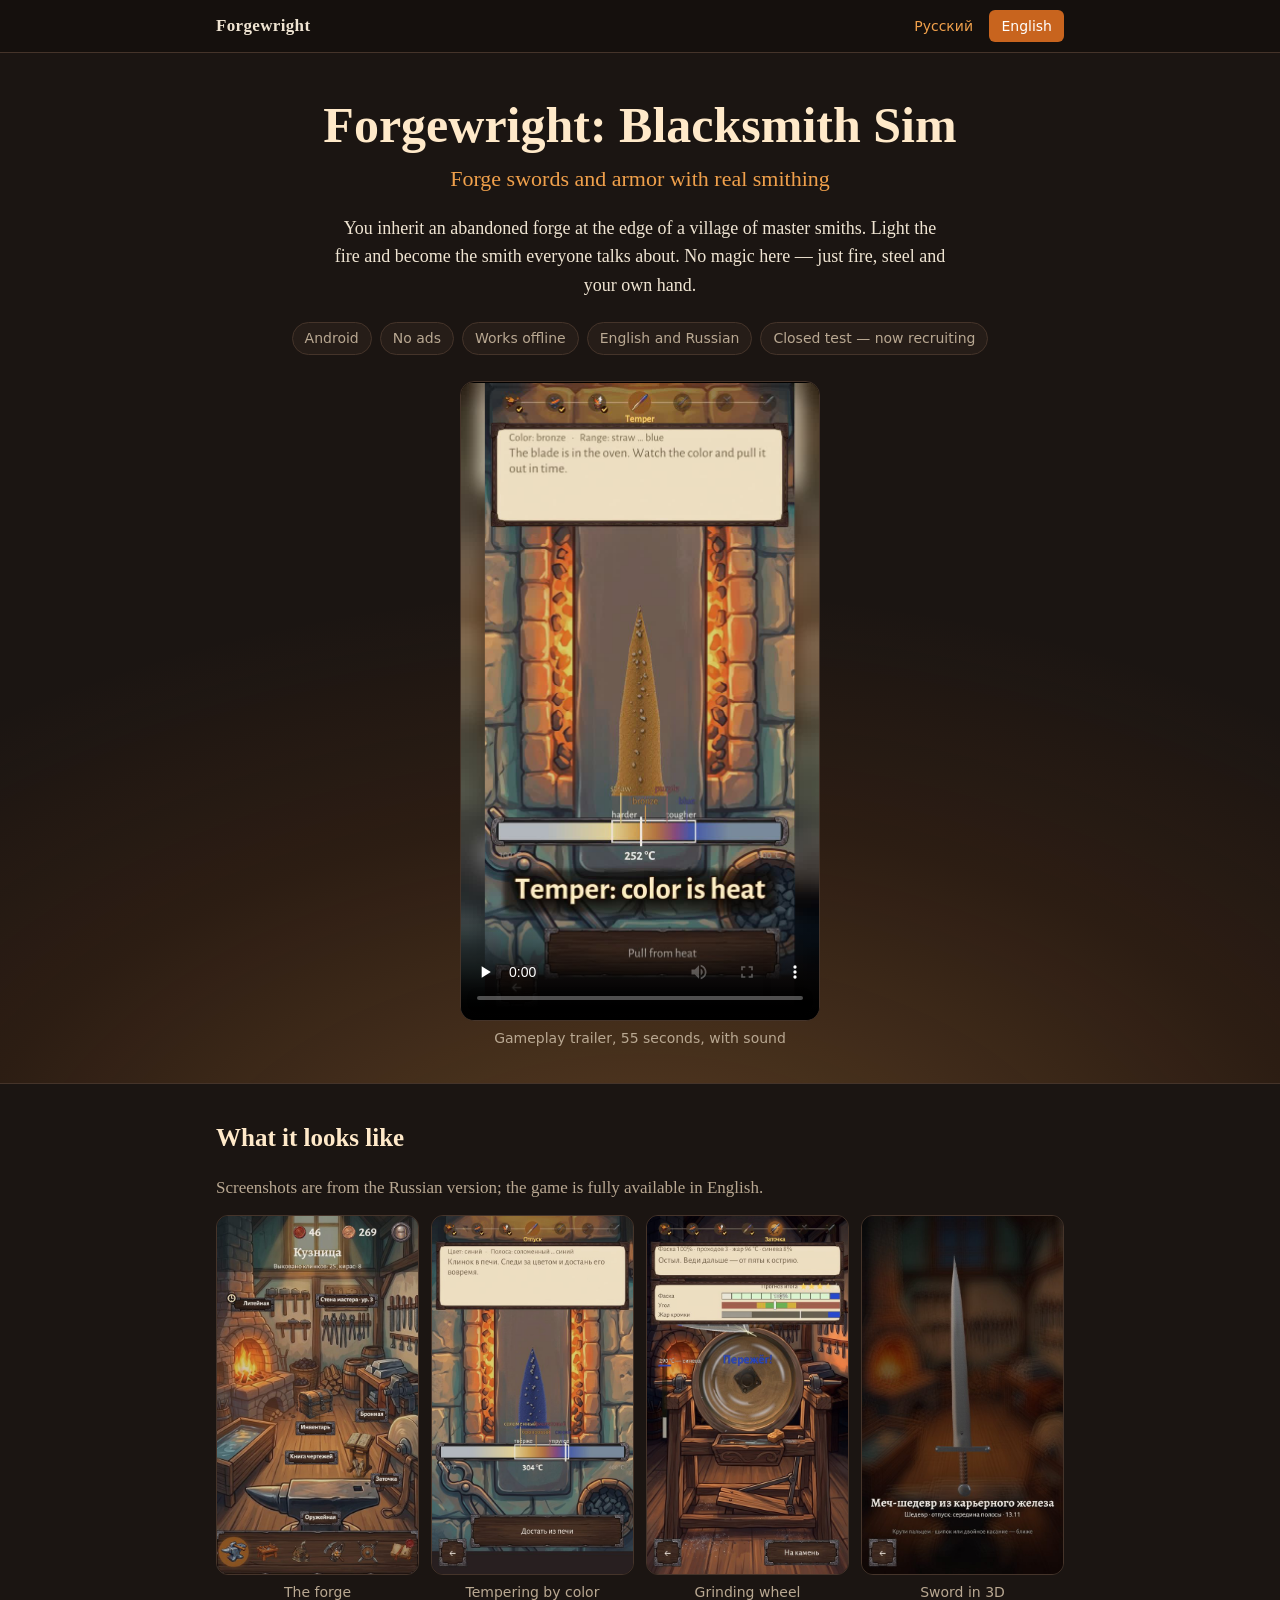
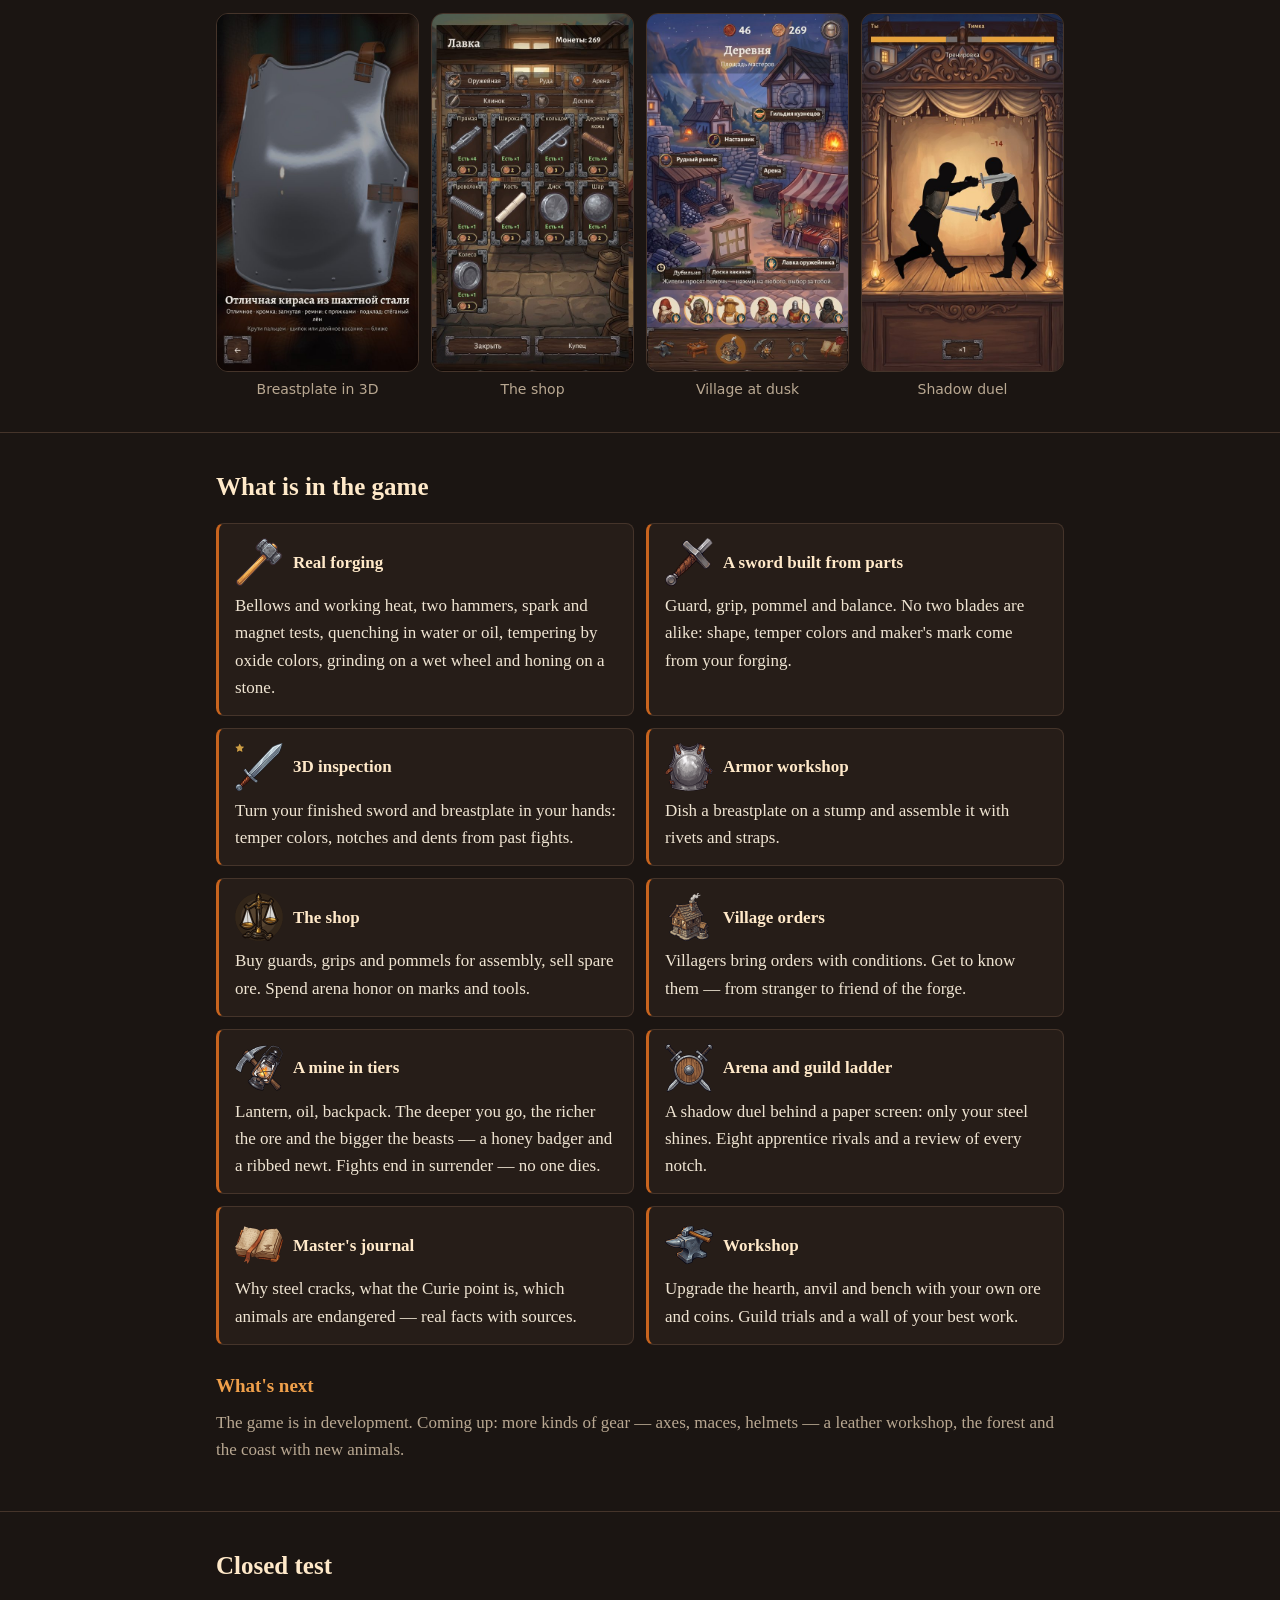
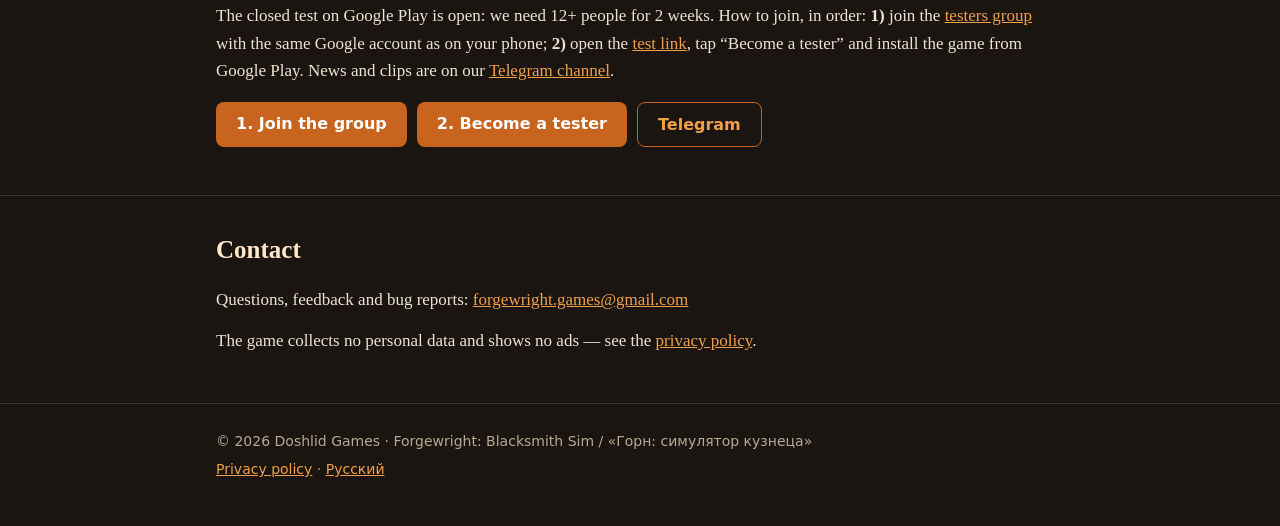
==== commit 1af2d85d: "Сайт: закрытый тест открыт — порядок входа (группа → ссылка теста), кнопки 1 и 2, бейдж «идёт набор»" ====
--- a/en/index.html
+++ b/en/index.html
@@ -34,7 +34,7 @@
         <li>No ads</li>
         <li>Works offline</li>
         <li>English and Russian</li>
-        <li>Closed test — coming soon</li>
+        <li>Closed test — now recruiting</li>
       </ul>
       <figure class="trailer">
         <video controls preload="none" playsinline poster="../img/poster_en.jpg" width="720" height="1280">
@@ -148,10 +148,12 @@
   <section>
     <div class="wrap">
       <h2>Closed test</h2>
-      <p>A closed test on Google Play starts soon. Want to play first? Join the
-        <a href="https://groups.google.com/g/forgewright-testers">testers group</a> — members will get an invitation.
-        News and clips are on our <a href="https://t.me/forgewright_game">Telegram channel</a>.</p>
-      <p class="cta"><a class="btn" href="https://groups.google.com/g/forgewright-testers">Become a tester</a>
+      <p>The closed test on Google Play is open: we need 12+ people for 2 weeks. How to join, in order:
+        <b>1)</b> join the <a href="https://groups.google.com/g/forgewright-testers">testers group</a> with the same Google account
+        as on your phone; <b>2)</b> open the <a href="https://play.google.com/apps/testing/com.doshlid.forgewright">test link</a>,
+        tap “Become a tester” and install the game from Google Play. News and clips are on our <a href="https://t.me/forgewright_game">Telegram channel</a>.</p>
+      <p class="cta"><a class="btn" href="https://groups.google.com/g/forgewright-testers">1. Join the group</a>
+        <a class="btn" href="https://play.google.com/apps/testing/com.doshlid.forgewright">2. Become a tester</a>
         <a class="btn ghost" href="https://t.me/forgewright_game">Telegram</a></p>
     </div>
   </section>
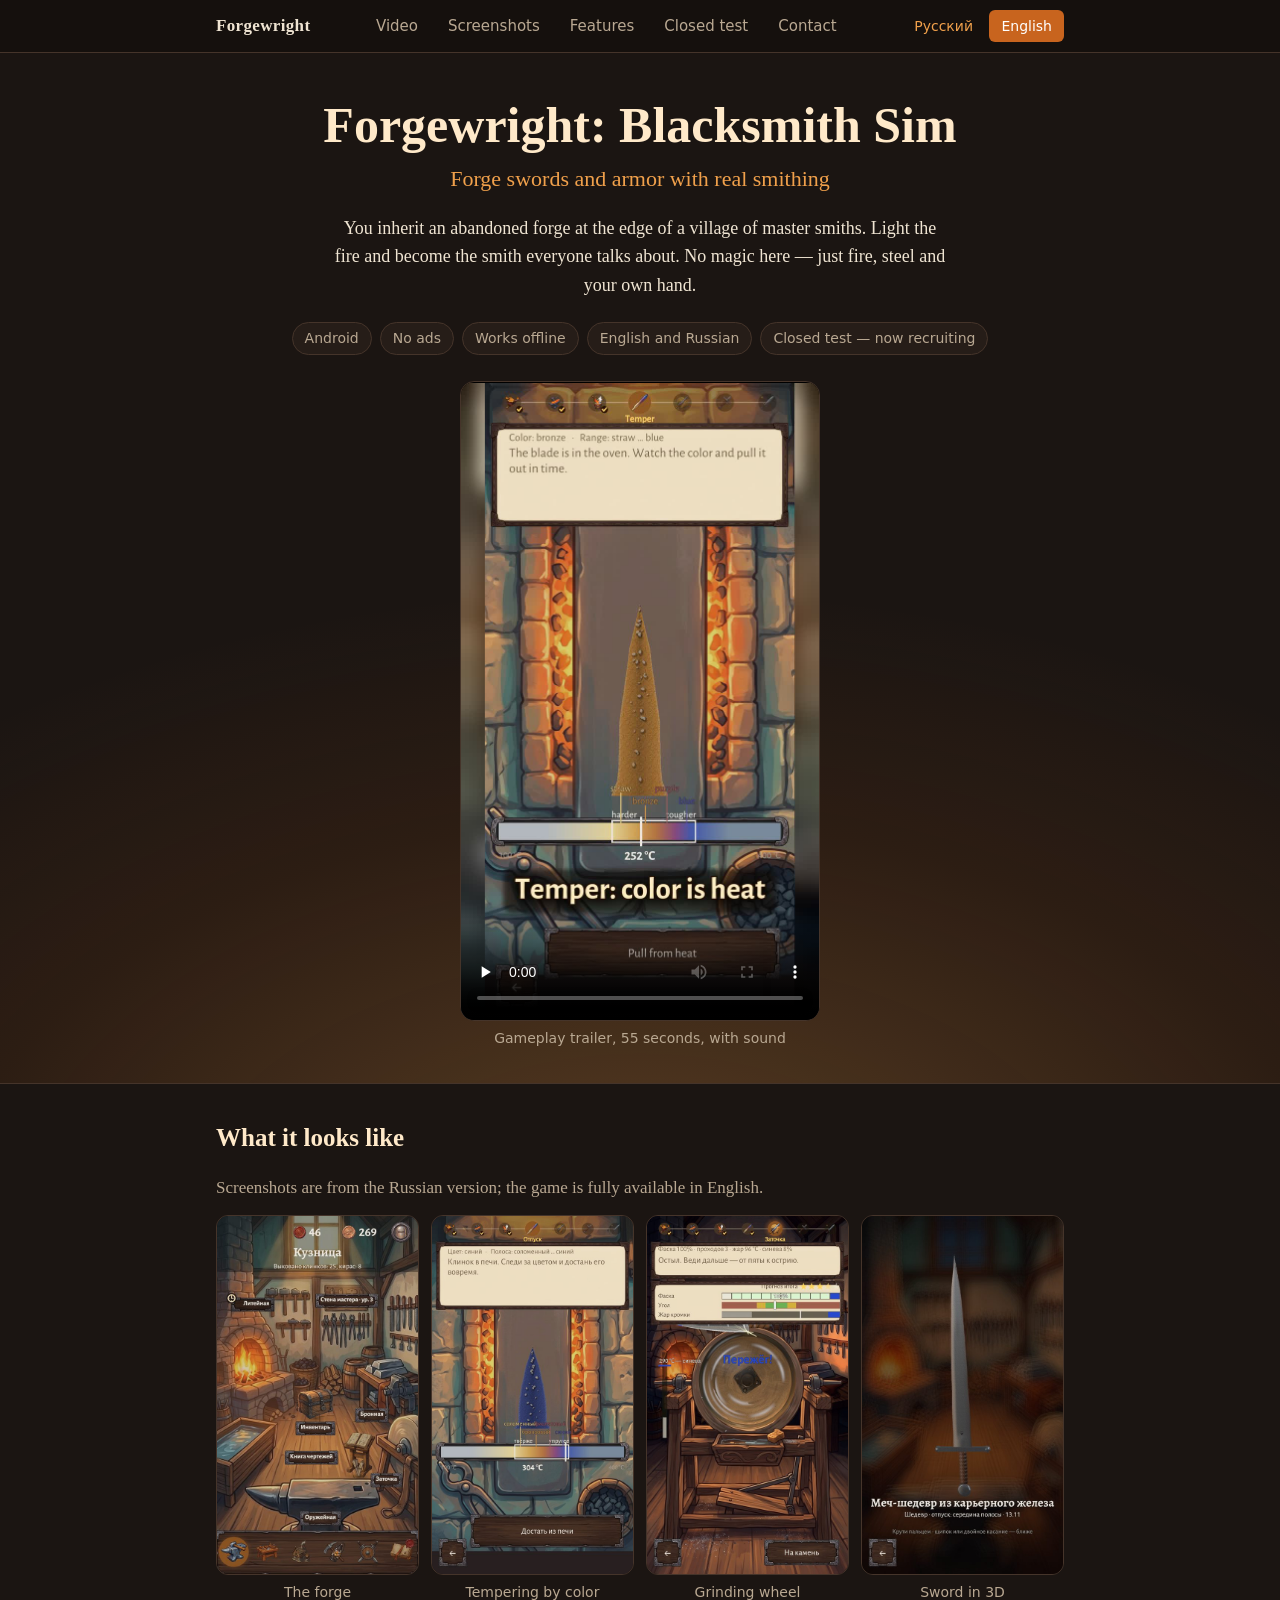
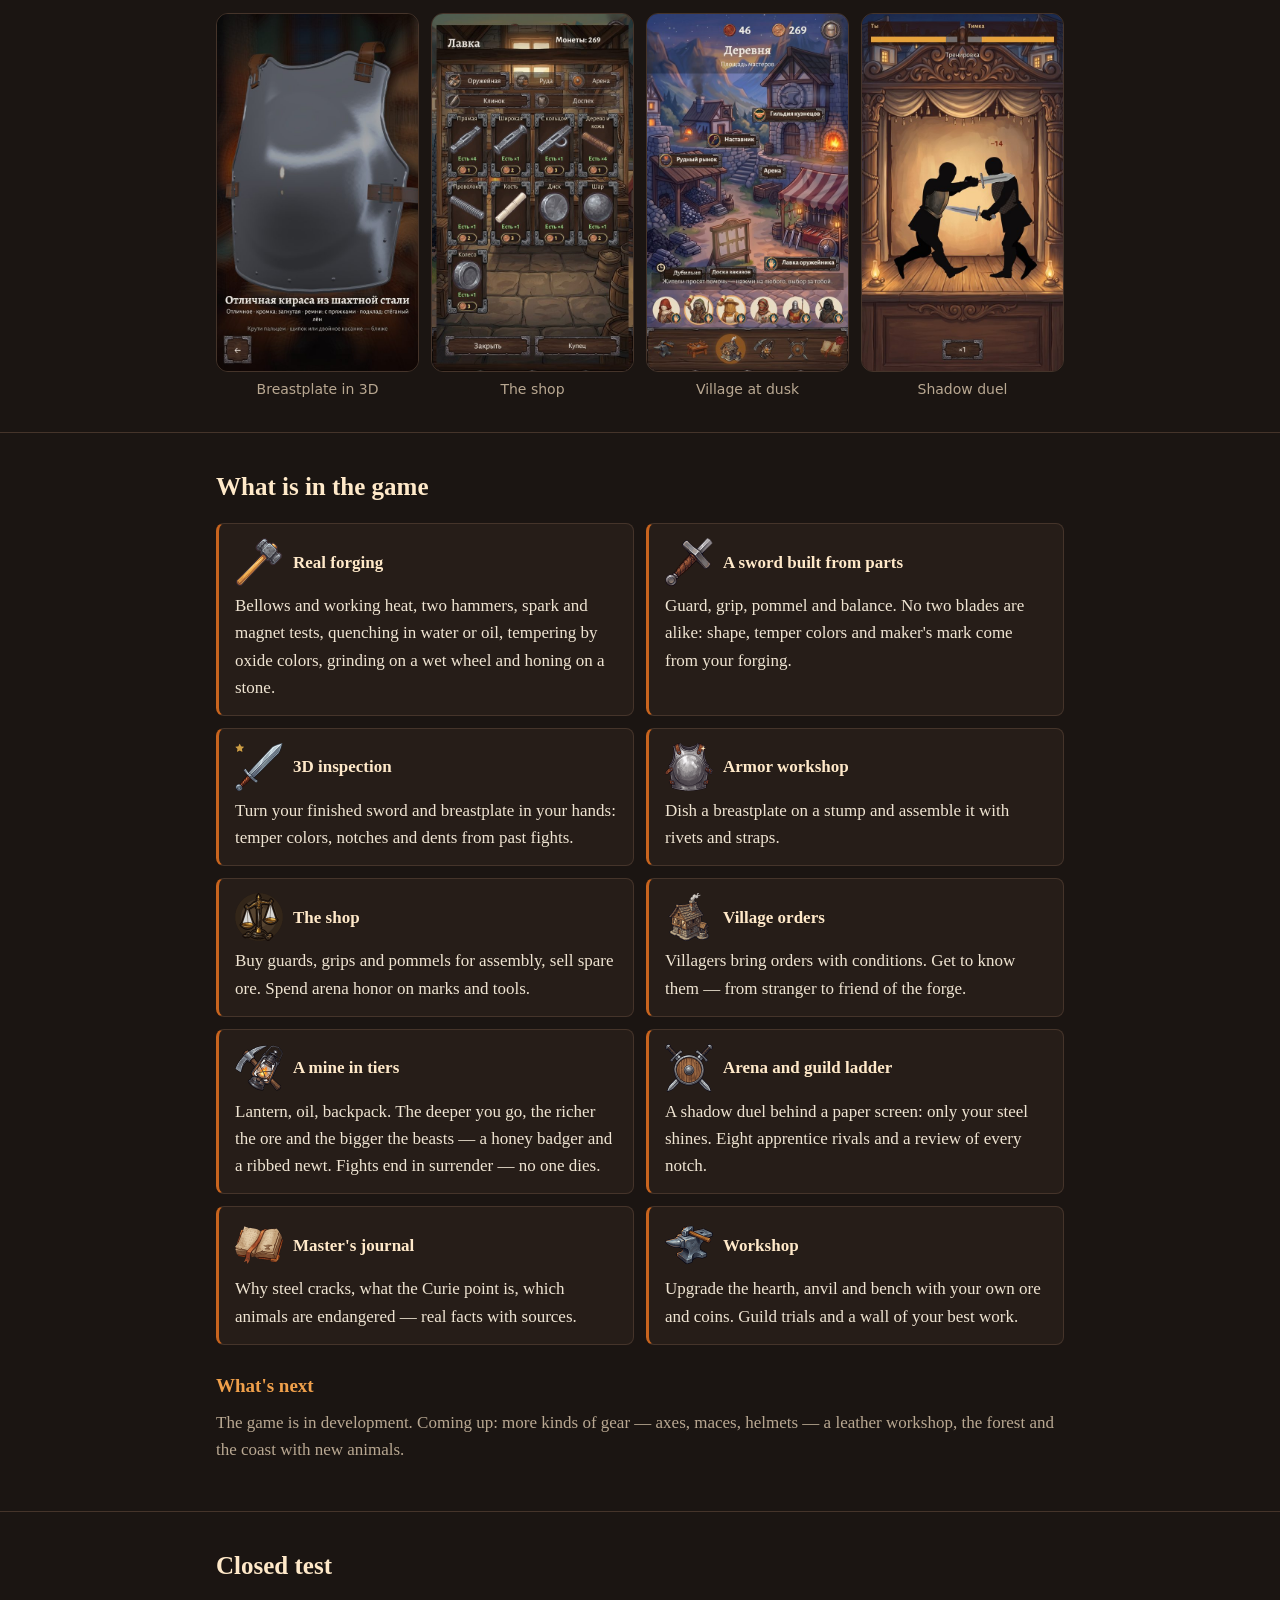
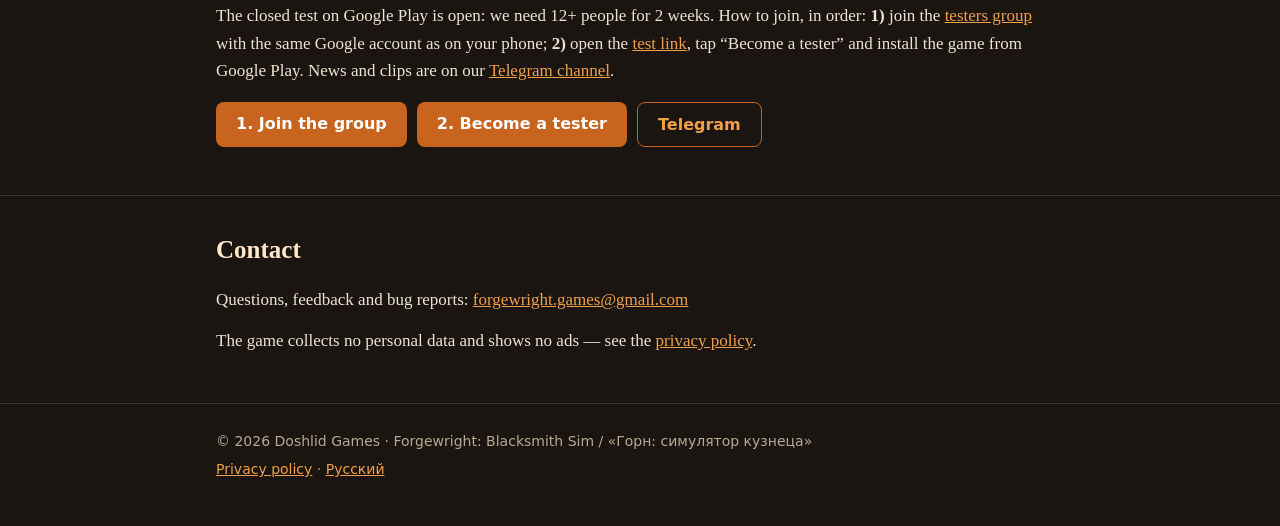
==== commit be6c9dd1: "Сайт: закреплённое меню по разделам (Видео, Скриншоты, Что в игре, Тест, Связь) на всех 4 страницах;" ====
--- a/en/index.html
+++ b/en/index.html
@@ -18,6 +18,7 @@
 <header class="top">
   <div class="wrap">
     <a class="brand" href="./">Forgewright</a>
+    <nav class="menu" aria-label="Sections"><a href="#video">Video</a><a href="#screens">Screenshots</a><a href="#features">Features</a><a href="#test">Closed test</a><a href="#contact">Contact</a></nav>
     <nav class="lang" aria-label="Language"><a href="../" lang="ru">Русский</a> <span>English</span></nav>
   </div>
 </header>
@@ -36,7 +37,7 @@
         <li>English and Russian</li>
         <li>Closed test — now recruiting</li>
       </ul>
-      <figure class="trailer">
+      <figure class="trailer" id="video">
         <video controls preload="none" playsinline poster="../img/poster_en.jpg" width="720" height="1280">
           <source src="../video/forgewright_en.mp4" type="video/mp4">
           Your browser cannot play this video — <a href="../video/forgewright_en.mp4">download it</a>.
@@ -46,7 +47,7 @@
     </div>
   </div>
 
-  <section>
+  <section id="screens">
     <div class="wrap">
       <h2>What it looks like</h2>
       <p class="muted">Screenshots are from the Russian version; the game is fully available in English.</p>
@@ -122,7 +123,7 @@
     </div>
   </section>
 
-  <section>
+  <section id="features">
     <div class="wrap">
       <h2>What is in the game</h2>
       <ul class="features">
@@ -145,7 +146,7 @@
     </div>
   </section>
 
-  <section>
+  <section id="test">
     <div class="wrap">
       <h2>Closed test</h2>
       <p>The closed test on Google Play is open: we need 12+ people for 2 weeks. How to join, in order:
@@ -158,7 +159,7 @@
     </div>
   </section>
 
-  <section>
+  <section id="contact">
     <div class="wrap">
       <h2>Contact</h2>
       <p>Questions, feedback and bug reports: <a href="mailto:forgewright.games@gmail.com">forgewright.games@gmail.com</a></p>
--- a/style.css
+++ b/style.css
@@ -28,8 +28,20 @@
 .wrap { max-width: 880px; margin: 0 auto; padding: 0 16px; }
 
 /* шапка */
-.top { border-bottom: 1px solid var(--line); background: #15100d; }
-.top .wrap { display: flex; align-items: center; justify-content: space-between; gap: 12px; min-height: 52px; }
+.top { position: sticky; top: 0; z-index: 50; border-bottom: 1px solid var(--line); background: #15100d; }
+.top .wrap { display: flex; flex-wrap: wrap; align-items: center; justify-content: space-between; gap: 0 12px; min-height: 52px; }
+/* меню по разделам: на телефоне вторая строка с горизонтальной прокруткой, на широком экране — в одну строку с шапкой */
+.menu { order: 3; flex: 1 0 100%; display: flex; gap: 4px; overflow-x: auto; scrollbar-width: none; -webkit-overflow-scrolling: touch;
+  padding-bottom: 8px; font: 15px/1 system-ui, -apple-system, "Segoe UI", Roboto, sans-serif; white-space: nowrap; }
+.menu::-webkit-scrollbar { display: none; }
+.menu a { flex: 0 0 auto; padding: 11px 13px; border-radius: 6px; color: var(--muted); text-decoration: none; }
+.menu a:hover, .menu a:focus-visible { background: var(--panel); color: #ffc27a; outline: none; }
+.menu a:focus-visible { outline: 2px solid var(--ember); outline-offset: -2px; }
+@media (min-width: 760px) { .menu { order: 0; flex: 1 1 auto; justify-content: center; padding-bottom: 0; } }
+/* разделы не прячутся под закреплённой шапкой; плавная прокрутка, если не отключена в системе */
+html { scroll-padding-top: 90px; }
+@media (min-width: 760px) { html { scroll-padding-top: 70px; } }
+@media (prefers-reduced-motion: no-preference) { html { scroll-behavior: smooth; } }
 .brand { color: var(--text); text-decoration: none; font-weight: bold; letter-spacing: .02em; }
 .lang { font: 14px/1 system-ui, -apple-system, "Segoe UI", Roboto, sans-serif; white-space: nowrap; }
 .lang a, .lang span { display: inline-block; padding: 9px 12px; border-radius: 6px; text-decoration: none; }
@@ -86,7 +98,7 @@
 /* увеличение скриншотов: одно окно с лентой всех 8 кадров. Ссылка #shot-… делает кадр :target — окно видно
    (:has), браузер прокручивает ленту к этому кадру. Свайп — прокрутка ленты с прилипанием (scroll-snap), стрелки —
    ссылки на соседние кадры; фон и крестик ведут на #shots. Скрипт внизу страницы только добавляет Esc и стрелки клавиатуры. */
-#shots { scroll-margin-top: 80px; }
+#shots { scroll-margin-top: 0; }
 .zoom { display: block; border-radius: 12px; cursor: zoom-in; }
 .zoom:focus-visible { outline: 3px solid var(--ember); outline-offset: 3px; }
 .lb { display: none; position: fixed; inset: 0; z-index: 100; background: rgba(8, 6, 5, .94); }
